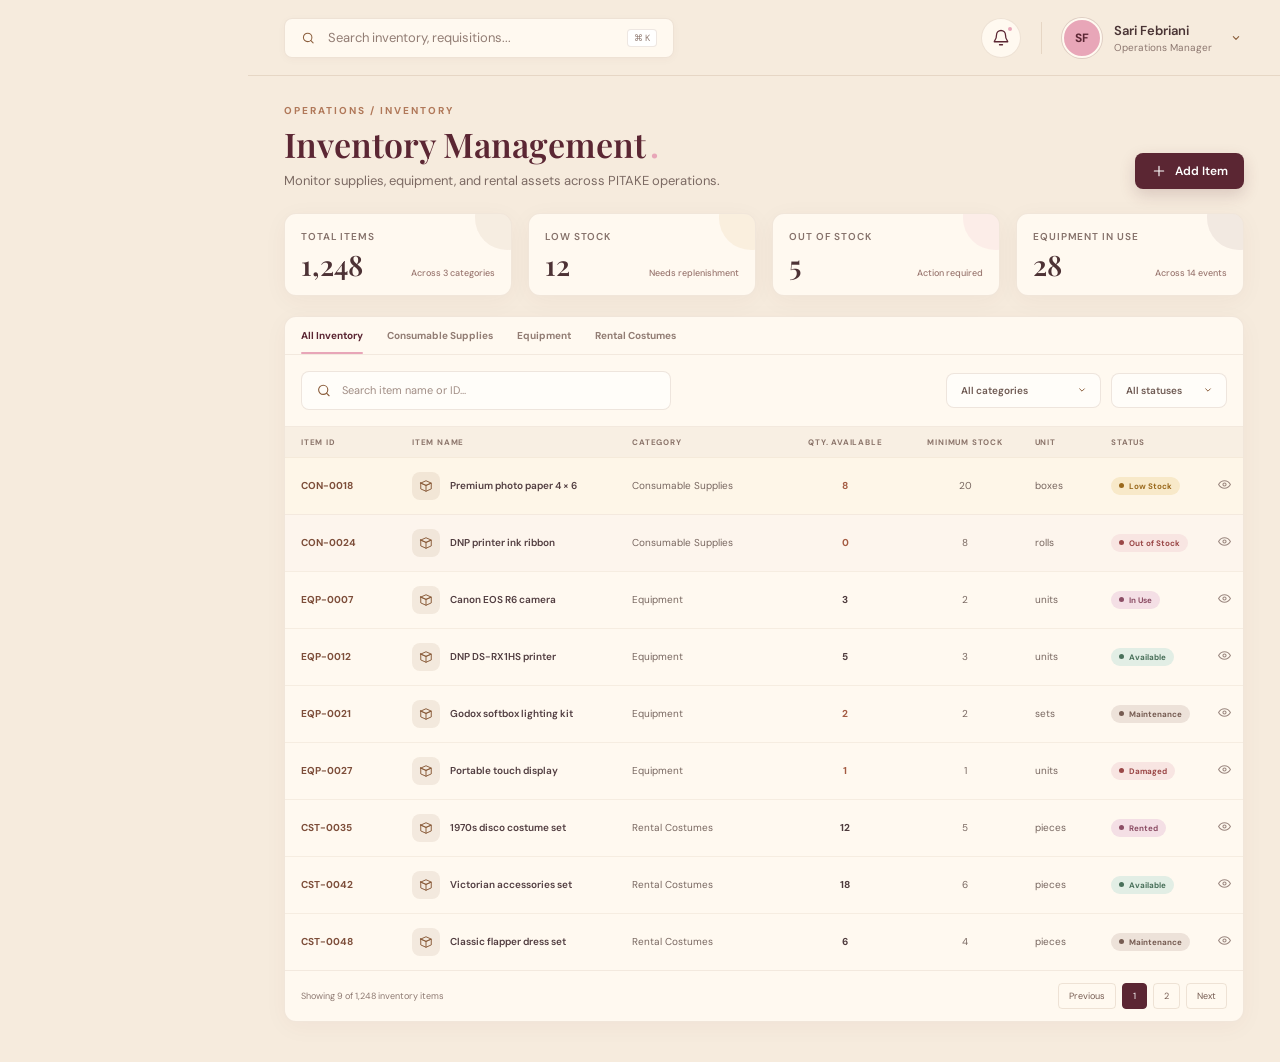
==== pages/inventory.html @ 43c1650e "inventory ui for now" ====
<!DOCTYPE html>
<html lang="en">
<head>
  <meta charset="UTF-8" />
  <meta name="viewport" content="width=device-width, initial-scale=1.0" />
  <title>Inventory Management | PITAKE</title>

  <link rel="stylesheet" href="../css/sidebar.css" />
  <link rel="stylesheet" href="../css/dashboard.css" />
  <link rel="stylesheet" href="../css/inventory.css" />

  <link rel="preconnect" href="https://fonts.googleapis.com" />
  <link rel="preconnect" href="https://fonts.gstatic.com" crossorigin />
  <link href="https://fonts.googleapis.com/css2?family=DM+Sans:wght@400;500;600;700&family=Playfair+Display:wght@500;600;700&display=swap" rel="stylesheet" />
</head>
<body>
  <div id="inventoryPage" class="app-layout">
    <!-- Dynamic Sidebar Mount -->
    <div id="sidebar-container"></div>

    <!-- Main Workspace -->
    <div class="main-wrapper">
      <!-- Top Header -->
      <header class="top-header">
        <div class="search-box">
          <svg aria-hidden="true" fill="none" height="18" viewBox="0 0 24 24" width="18" stroke="currentColor" stroke-linecap="round" stroke-linejoin="round" stroke-width="1.7">
            <circle cx="11" cy="11" r="7" />
            <path d="m20 20-4-4" />
          </svg>
          <input type="text" placeholder="Search inventory, requisitions..." aria-label="Search" />
          <kbd class="search-kbd">⌘ K</kbd>
        </div>

        <div class="header-actions">
          <div class="notif-wrapper">
            <button id="notif-btn" class="notif-btn" aria-label="Notifications">
              <svg aria-hidden="true" fill="none" height="18" viewBox="0 0 24 24" width="18" stroke="currentColor" stroke-linecap="round" stroke-linejoin="round" stroke-width="1.7">
                <path d="M18 8a6 6 0 0 0-12 0c0 7-3 7-3 9h18c0-2-3-2-3-9Z" />
                <path d="M10 21h4" />
              </svg>
              <span class="notif-badge"></span>
            </button>
          </div>

          <span class="header-divider"></span>

          <button class="user-profile-btn">
            <div class="user-avatar">SF</div>
            <div>
              <p class="user-name">Sari Febriani</p>
              <p class="user-role">Operations Manager</p>
            </div>
            <svg class="user-chevron" aria-hidden="true" fill="none" height="16" viewBox="0 0 24 24" width="16" stroke="currentColor" stroke-linecap="round" stroke-linejoin="round" stroke-width="1.7">
              <path d="m8 10 4 4 4-4" />
            </svg>
          </button>
        </div>
      </header>

      <!-- Main Content -->
      <main class="main-content">
        <!-- Page Title Row -->
        <section class="page-header">
          <div>
            <p class="page-date">Operations / Inventory</p>
            <h1 class="font-display page-title">Inventory Management<span class="title-dot">.</span></h1>
            <p class="page-subtitle">Monitor supplies, equipment, and rental assets across PITAKE operations.</p>
          </div>
          <button class="primary-btn" id="openAddItemBtn">
            <svg aria-hidden="true" width="16" height="16" viewBox="0 0 24 24" fill="none" stroke="currentColor" stroke-width="1.7" stroke-linecap="round" stroke-linejoin="round">
              <path d="M12 5v14M5 12h14" />
            </svg>
            Add Item
          </button>
        </section>

        <!-- Stats Grid -->
        <section class="stats-grid inv-stats-grid">
          <article class="stat-card inv-stat-card">
            <div class="stat-orb inv-orb stat-orb-brown"></div>
            <p class="inv-stat-label">Total Items</p>
            <div class="inv-stat-row">
              <p class="font-display inv-stat-value">1,248</p>
              <p class="inv-stat-note">Across 3 categories</p>
            </div>
          </article>

          <article class="stat-card inv-stat-card">
            <div class="stat-orb inv-orb stat-orb-gold"></div>
            <p class="inv-stat-label">Low Stock</p>
            <div class="inv-stat-row">
              <p class="font-display inv-stat-value">12</p>
              <p class="inv-stat-note">Needs replenishment</p>
            </div>
          </article>

          <article class="stat-card inv-stat-card">
            <div class="stat-orb inv-orb stat-orb-pink"></div>
            <p class="inv-stat-label">Out of Stock</p>
            <div class="inv-stat-row">
              <p class="font-display inv-stat-value">5</p>
              <p class="inv-stat-note">Action required</p>
            </div>
          </article>

          <article class="stat-card inv-stat-card">
            <div class="stat-orb inv-orb stat-orb-maroon"></div>
            <p class="inv-stat-label">Equipment in Use</p>
            <div class="inv-stat-row">
              <p class="font-display inv-stat-value">28</p>
              <p class="inv-stat-note">Across 14 events</p>
            </div>
          </article>
        </section>

        <!-- Inventory Table Card -->
        <section class="table-card">
          <!-- Category Tabs -->
          <div class="inv-tabs-bar">
            <div class="inv-tabs-list">
              <button class="inv-tab active">
                All Inventory
                <span class="inv-tab-indicator"></span>
              </button>
              <button class="inv-tab">Consumable Supplies</button>
              <button class="inv-tab">Equipment</button>
              <button class="inv-tab">Rental Costumes</button>
            </div>
          </div>

          <!-- Search & Filter Toolbar -->
          <div class="inv-toolbar">
            <div class="inv-search-box">
              <svg aria-hidden="true" width="17" height="17" viewBox="0 0 24 24" fill="none" stroke="currentColor" stroke-width="1.7" stroke-linecap="round" stroke-linejoin="round">
                <circle cx="11" cy="11" r="7" />
                <path d="m20 20-4-4" />
              </svg>
              <input type="text" placeholder="Search item name or ID..." aria-label="Search item name or ID" />
            </div>

            <div class="inv-filters">
              <div class="inv-select-wrap">
                <select class="inv-select" aria-label="Filter by category">
                  <option>All categories</option>
                  <option>Consumable Supplies</option>
                  <option>Equipment</option>
                  <option>Rental Costumes</option>
                </select>
                <span class="inv-select-icon">
                  <svg aria-hidden="true" width="14" height="14" viewBox="0 0 24 24" fill="none" stroke="currentColor" stroke-width="1.7" stroke-linecap="round" stroke-linejoin="round">
                    <path d="m8 10 4 4 4-4" />
                  </svg>
                </span>
              </div>

              <div class="inv-select-wrap">
                <select class="inv-select" aria-label="Filter by status">
                  <option>All statuses</option>
                  <option>In Stock</option>
                  <option>Low Stock</option>
                  <option>Out of Stock</option>
                  <option>Available</option>
                  <option>In Use</option>
                  <option>Maintenance</option>
                  <option>Damaged</option>
                  <option>Rented</option>
                </select>
                <span class="inv-select-icon">
                  <svg aria-hidden="true" width="14" height="14" viewBox="0 0 24 24" fill="none" stroke="currentColor" stroke-width="1.7" stroke-linecap="round" stroke-linejoin="round">
                    <path d="m8 10 4 4 4-4" />
                  </svg>
                </span>
              </div>
            </div>
          </div>

          <!-- Inventory Data Table -->
          <table class="inv-table">
            <thead>
              <tr>
                <th class="w-id">Item ID</th>
                <th class="w-name">Item Name</th>
                <th class="w-cat">Category</th>
                <th class="w-qty text-center">Qty. Available</th>
                <th class="w-min text-center">Minimum Stock</th>
                <th class="w-unit">Unit</th>
                <th class="w-status">Status</th>
                <th class="w-view"><span class="sr-only">View</span></th>
              </tr>
            </thead>
            <tbody>
              <!-- Row 1: Low Stock -->
              <tr class="row-low-stock">
                <td class="cell-id">CON-0018</td>
                <td>
                  <div class="item-name-cell">
                    <span class="item-box-icon">
                      <svg aria-hidden="true" width="14" height="14" viewBox="0 0 24 24" fill="none" stroke="currentColor" stroke-width="1.7" stroke-linecap="round" stroke-linejoin="round">
                        <path d="m3 7 9-4 9 4-9 4-9-4Z" />
                        <path d="m3 7 9 4 9-4v10l-9 4-9-4V7ZM12 11v10" />
                      </svg>
                    </span>
                    <span class="item-title">Premium photo paper 4 × 6</span>
                  </div>
                </td>
                <td class="cell-muted">Consumable Supplies</td>
                <td class="cell-qty text-center qty-alert">8</td>
                <td class="cell-muted text-center">20</td>
                <td class="cell-muted">boxes</td>
                <td><span class="inventory-status inventory-status-low-stock">Low Stock</span></td>
                <td class="cell-view">
                  <svg aria-hidden="true" width="15" height="15" viewBox="0 0 24 24" fill="none" stroke="currentColor" stroke-width="1.7" stroke-linecap="round" stroke-linejoin="round">
                    <path d="M2.5 12s3.5-6 9.5-6 9.5 6 9.5 6-3.5 6-9.5 6-9.5-6-9.5-6Z" />
                    <circle cx="12" cy="12" r="2.5" />
                  </svg>
                </td>
              </tr>

              <!-- Row 2: Out of Stock -->
              <tr class="row-out-of-stock">
                <td class="cell-id">CON-0024</td>
                <td>
                  <div class="item-name-cell">
                    <span class="item-box-icon">
                      <svg aria-hidden="true" width="14" height="14" viewBox="0 0 24 24" fill="none" stroke="currentColor" stroke-width="1.7" stroke-linecap="round" stroke-linejoin="round">
                        <path d="m3 7 9-4 9 4-9 4-9-4Z" />
                        <path d="m3 7 9 4 9-4v10l-9 4-9-4V7ZM12 11v10" />
                      </svg>
                    </span>
                    <span class="item-title">DNP printer ink ribbon</span>
                  </div>
                </td>
                <td class="cell-muted">Consumable Supplies</td>
                <td class="cell-qty text-center qty-alert">0</td>
                <td class="cell-muted text-center">8</td>
                <td class="cell-muted">rolls</td>
                <td><span class="inventory-status inventory-status-out-of-stock">Out of Stock</span></td>
                <td class="cell-view">
                  <svg aria-hidden="true" width="15" height="15" viewBox="0 0 24 24" fill="none" stroke="currentColor" stroke-width="1.7" stroke-linecap="round" stroke-linejoin="round">
                    <path d="M2.5 12s3.5-6 9.5-6 9.5 6 9.5 6-3.5 6-9.5 6-9.5-6-9.5-6Z" />
                    <circle cx="12" cy="12" r="2.5" />
                  </svg>
                </td>
              </tr>

              <!-- Row 3: In Use -->
              <tr>
                <td class="cell-id">EQP-0007</td>
                <td>
                  <div class="item-name-cell">
                    <span class="item-box-icon">
                      <svg aria-hidden="true" width="14" height="14" viewBox="0 0 24 24" fill="none" stroke="currentColor" stroke-width="1.7" stroke-linecap="round" stroke-linejoin="round">
                        <path d="m3 7 9-4 9 4-9 4-9-4Z" />
                        <path d="m3 7 9 4 9-4v10l-9 4-9-4V7ZM12 11v10" />
                      </svg>
                    </span>
                    <span class="item-title">Canon EOS R6 camera</span>
                  </div>
                </td>
                <td class="cell-muted">Equipment</td>
                <td class="cell-qty text-center qty-normal">3</td>
                <td class="cell-muted text-center">2</td>
                <td class="cell-muted">units</td>
                <td><span class="inventory-status inventory-status-in-use">In Use</span></td>
                <td class="cell-view">
                  <svg aria-hidden="true" width="15" height="15" viewBox="0 0 24 24" fill="none" stroke="currentColor" stroke-width="1.7" stroke-linecap="round" stroke-linejoin="round">
                    <path d="M2.5 12s3.5-6 9.5-6 9.5 6 9.5 6-3.5 6-9.5 6-9.5-6-9.5-6Z" />
                    <circle cx="12" cy="12" r="2.5" />
                  </svg>
                </td>
              </tr>

              <!-- Row 4: Available -->
              <tr>
                <td class="cell-id">EQP-0012</td>
                <td>
                  <div class="item-name-cell">
                    <span class="item-box-icon">
                      <svg aria-hidden="true" width="14" height="14" viewBox="0 0 24 24" fill="none" stroke="currentColor" stroke-width="1.7" stroke-linecap="round" stroke-linejoin="round">
                        <path d="m3 7 9-4 9 4-9 4-9-4Z" />
                        <path d="m3 7 9 4 9-4v10l-9 4-9-4V7ZM12 11v10" />
                      </svg>
                    </span>
                    <span class="item-title">DNP DS-RX1HS printer</span>
                  </div>
                </td>
                <td class="cell-muted">Equipment</td>
                <td class="cell-qty text-center qty-normal">5</td>
                <td class="cell-muted text-center">3</td>
                <td class="cell-muted">units</td>
                <td><span class="inventory-status inventory-status-available">Available</span></td>
                <td class="cell-view">
                  <svg aria-hidden="true" width="15" height="15" viewBox="0 0 24 24" fill="none" stroke="currentColor" stroke-width="1.7" stroke-linecap="round" stroke-linejoin="round">
                    <path d="M2.5 12s3.5-6 9.5-6 9.5 6 9.5 6-3.5 6-9.5 6-9.5-6-9.5-6Z" />
                    <circle cx="12" cy="12" r="2.5" />
                  </svg>
                </td>
              </tr>

              <!-- Row 5: Maintenance -->
              <tr>
                <td class="cell-id">EQP-0021</td>
                <td>
                  <div class="item-name-cell">
                    <span class="item-box-icon">
                      <svg aria-hidden="true" width="14" height="14" viewBox="0 0 24 24" fill="none" stroke="currentColor" stroke-width="1.7" stroke-linecap="round" stroke-linejoin="round">
                        <path d="m3 7 9-4 9 4-9 4-9-4Z" />
                        <path d="m3 7 9 4 9-4v10l-9 4-9-4V7ZM12 11v10" />
                      </svg>
                    </span>
                    <span class="item-title">Godox softbox lighting kit</span>
                  </div>
                </td>
                <td class="cell-muted">Equipment</td>
                <td class="cell-qty text-center qty-alert">2</td>
                <td class="cell-muted text-center">2</td>
                <td class="cell-muted">sets</td>
                <td><span class="inventory-status inventory-status-maintenance">Maintenance</span></td>
                <td class="cell-view">
                  <svg aria-hidden="true" width="15" height="15" viewBox="0 0 24 24" fill="none" stroke="currentColor" stroke-width="1.7" stroke-linecap="round" stroke-linejoin="round">
                    <path d="M2.5 12s3.5-6 9.5-6 9.5 6 9.5 6-3.5 6-9.5 6-9.5-6-9.5-6Z" />
                    <circle cx="12" cy="12" r="2.5" />
                  </svg>
                </td>
              </tr>

              <!-- Row 6: Damaged -->
              <tr>
                <td class="cell-id">EQP-0027</td>
                <td>
                  <div class="item-name-cell">
                    <span class="item-box-icon">
                      <svg aria-hidden="true" width="14" height="14" viewBox="0 0 24 24" fill="none" stroke="currentColor" stroke-width="1.7" stroke-linecap="round" stroke-linejoin="round">
                        <path d="m3 7 9-4 9 4-9 4-9-4Z" />
                        <path d="m3 7 9 4 9-4v10l-9 4-9-4V7ZM12 11v10" />
                      </svg>
                    </span>
                    <span class="item-title">Portable touch display</span>
                  </div>
                </td>
                <td class="cell-muted">Equipment</td>
                <td class="cell-qty text-center qty-alert">1</td>
                <td class="cell-muted text-center">1</td>
                <td class="cell-muted">units</td>
                <td><span class="inventory-status inventory-status-damaged">Damaged</span></td>
                <td class="cell-view">
                  <svg aria-hidden="true" width="15" height="15" viewBox="0 0 24 24" fill="none" stroke="currentColor" stroke-width="1.7" stroke-linecap="round" stroke-linejoin="round">
                    <path d="M2.5 12s3.5-6 9.5-6 9.5 6 9.5 6-3.5 6-9.5 6-9.5-6-9.5-6Z" />
                    <circle cx="12" cy="12" r="2.5" />
                  </svg>
                </td>
              </tr>

              <!-- Row 7: Rented -->
              <tr>
                <td class="cell-id">CST-0035</td>
                <td>
                  <div class="item-name-cell">
                    <span class="item-box-icon">
                      <svg aria-hidden="true" width="14" height="14" viewBox="0 0 24 24" fill="none" stroke="currentColor" stroke-width="1.7" stroke-linecap="round" stroke-linejoin="round">
                        <path d="m3 7 9-4 9 4-9 4-9-4Z" />
                        <path d="m3 7 9 4 9-4v10l-9 4-9-4V7ZM12 11v10" />
                      </svg>
                    </span>
                    <span class="item-title">1970s disco costume set</span>
                  </div>
                </td>
                <td class="cell-muted">Rental Costumes</td>
                <td class="cell-qty text-center qty-normal">12</td>
                <td class="cell-muted text-center">5</td>
                <td class="cell-muted">pieces</td>
                <td><span class="inventory-status inventory-status-rented">Rented</span></td>
                <td class="cell-view">
                  <svg aria-hidden="true" width="15" height="15" viewBox="0 0 24 24" fill="none" stroke="currentColor" stroke-width="1.7" stroke-linecap="round" stroke-linejoin="round">
                    <path d="M2.5 12s3.5-6 9.5-6 9.5 6 9.5 6-3.5 6-9.5 6-9.5-6-9.5-6Z" />
                    <circle cx="12" cy="12" r="2.5" />
                  </svg>
                </td>
              </tr>

              <!-- Row 8: Available -->
              <tr>
                <td class="cell-id">CST-0042</td>
                <td>
                  <div class="item-name-cell">
                    <span class="item-box-icon">
                      <svg aria-hidden="true" width="14" height="14" viewBox="0 0 24 24" fill="none" stroke="currentColor" stroke-width="1.7" stroke-linecap="round" stroke-linejoin="round">
                        <path d="m3 7 9-4 9 4-9 4-9-4Z" />
                        <path d="m3 7 9 4 9-4v10l-9 4-9-4V7ZM12 11v10" />
                      </svg>
                    </span>
                    <span class="item-title">Victorian accessories set</span>
                  </div>
                </td>
                <td class="cell-muted">Rental Costumes</td>
                <td class="cell-qty text-center qty-normal">18</td>
                <td class="cell-muted text-center">6</td>
                <td class="cell-muted">pieces</td>
                <td><span class="inventory-status inventory-status-available">Available</span></td>
                <td class="cell-view">
                  <svg aria-hidden="true" width="15" height="15" viewBox="0 0 24 24" fill="none" stroke="currentColor" stroke-width="1.7" stroke-linecap="round" stroke-linejoin="round">
                    <path d="M2.5 12s3.5-6 9.5-6 9.5 6 9.5 6-3.5 6-9.5 6-9.5-6-9.5-6Z" />
                    <circle cx="12" cy="12" r="2.5" />
                  </svg>
                </td>
              </tr>

              <!-- Row 9: Maintenance -->
              <tr>
                <td class="cell-id">CST-0048</td>
                <td>
                  <div class="item-name-cell">
                    <span class="item-box-icon">
                      <svg aria-hidden="true" width="14" height="14" viewBox="0 0 24 24" fill="none" stroke="currentColor" stroke-width="1.7" stroke-linecap="round" stroke-linejoin="round">
                        <path d="m3 7 9-4 9 4-9 4-9-4Z" />
                        <path d="m3 7 9 4 9-4v10l-9 4-9-4V7ZM12 11v10" />
                      </svg>
                    </span>
                    <span class="item-title">Classic flapper dress set</span>
                  </div>
                </td>
                <td class="cell-muted">Rental Costumes</td>
                <td class="cell-qty text-center qty-normal">6</td>
                <td class="cell-muted text-center">4</td>
                <td class="cell-muted">pieces</td>
                <td><span class="inventory-status inventory-status-maintenance">Maintenance</span></td>
                <td class="cell-view">
                  <svg aria-hidden="true" width="15" height="15" viewBox="0 0 24 24" fill="none" stroke="currentColor" stroke-width="1.7" stroke-linecap="round" stroke-linejoin="round">
                    <path d="M2.5 12s3.5-6 9.5-6 9.5 6 9.5 6-3.5 6-9.5 6-9.5-6-9.5-6Z" />
                    <circle cx="12" cy="12" r="2.5" />
                  </svg>
                </td>
              </tr>
            </tbody>
          </table>

          <!-- Pagination Footer -->
          <div class="inv-pagination">
            <p>Showing 9 of 1,248 inventory items</p>
            <div class="inv-page-buttons">
              <button class="inv-page-btn">Previous</button>
              <button class="inv-page-btn active">1</button>
              <button class="inv-page-btn">2</button>
              <button class="inv-page-btn">Next</button>
            </div>
          </div>
        </section>
      </main>
    </div>
  </div>

  <!-- ==========================================
       MODAL 1: ADD INVENTORY ITEM (Hidden by default)
  =========================================== -->
  <div class="inv-modal-backdrop hidden" id="addItemModal">
    <div class="inv-modal-box">
      <div class="inv-modal-header">
        <div>
          <p class="font-display inv-modal-title">Add Inventory Item</p>
          <p class="inv-modal-subtitle">Register a new supply, equipment, or costume asset.</p>
        </div>
        <button type="button" class="inv-icon-close" aria-label="Close form">
          <svg aria-hidden="true" width="17" height="17" viewBox="0 0 24 24" fill="none" stroke="currentColor" stroke-width="1.7" stroke-linecap="round" stroke-linejoin="round">
            <path d="m6 6 12 12M18 6 6 18" />
          </svg>
        </button>
      </div>

      <form class="inv-modal-form">
        <div class="inv-form-grid">
          <label class="col-span-2">
            <span class="inv-field-label">Item name</span>
            <input name="name" class="inv-field-input" placeholder="e.g. Fujifilm Instax film pack" required />
          </label>

          <label>
            <span class="inv-field-label">Category</span>
            <select name="category" class="inv-field-input">
              <option>Consumable Supplies</option>
              <option>Equipment</option>
              <option>Rental Costumes</option>
            </select>
          </label>

          <label>
            <span class="inv-field-label">Unit</span>
            <select name="unit" class="inv-field-input">
              <option>units</option>
              <option>boxes</option>
              <option>rolls</option>
              <option>sets</option>
              <option>pieces</option>
            </select>
          </label>

          <label>
            <span class="inv-field-label">Opening quantity</span>
            <input name="quantity" type="number" min="0" value="1" class="inv-field-input" required />
          </label>

          <label>
            <span class="inv-field-label">Minimum stock</span>
            <input name="minimum" type="number" min="0" value="1" class="inv-field-input" required />
          </label>

          <label class="col-span-2">
            <span class="inv-field-label">Description</span>
            <textarea name="description" rows="3" class="inv-field-input inv-textarea" placeholder="Add specifications, compatibility, or handling notes..." required></textarea>
          </label>
        </div>

        <div class="inv-modal-footer">
          <button type="button" class="inv-btn-secondary">Cancel</button>
          <button type="submit" class="primary-btn">
            <svg aria-hidden="true" width="15" height="15" viewBox="0 0 24 24" fill="none" stroke="currentColor" stroke-width="1.7" stroke-linecap="round" stroke-linejoin="round">
              <path d="M12 5v14M5 12h14" />
            </svg>
            Add Item
          </button>
        </div>
      </form>
    </div>
  </div>

  <!-- ==========================================
       DRAWER: ITEM DETAILS (Hidden by default)
  =========================================== -->
  <div class="inv-drawer-backdrop hidden" id="itemDetailsDrawer">
    <aside class="inv-drawer-panel">
      <div class="inv-drawer-header">
        <div>
          <p class="inv-drawer-kicker">Inventory item</p>
          <p class="font-display inv-drawer-title">Premium photo paper 4 × 6</p>
          <p class="inv-drawer-id">CON-0018</p>
        </div>
        <button type="button" class="inv-drawer-close" aria-label="Close details">
          <svg aria-hidden="true" width="18" height="18" viewBox="0 0 24 24" fill="none" stroke="currentColor" stroke-width="1.7" stroke-linecap="round" stroke-linejoin="round">
            <path d="m6 6 12 12M18 6 6 18" />
          </svg>
        </button>
      </div>

      <div class="inv-drawer-body">
        <div class="inv-avail-box">
          <div>
            <p class="inv-avail-label">Current availability</p>
            <p class="font-display inv-avail-qty">8 <span class="inv-avail-unit">boxes</span></p>
          </div>
          <span class="inventory-status inventory-status-low-stock">Low Stock</span>
        </div>

        <div class="inv-meta-grid">
          <div>
            <p class="inv-field-label">Category</p>
            <p class="inv-meta-val">Consumable Supplies</p>
          </div>
          <div>
            <p class="inv-field-label">Minimum stock</p>
            <p class="inv-meta-val">20 boxes</p>
          </div>
          <div>
            <p class="inv-field-label">Location</p>
            <p class="inv-meta-val">Main Store · Shelf A2</p>
          </div>
          <div>
            <p class="inv-field-label">Condition</p>
            <p class="inv-meta-val">Not applicable</p>
          </div>
          <div class="col-span-2">
            <p class="inv-field-label">Description</p>
            <p class="inv-meta-desc">Glossy dye-sublimation photo paper for DNP event printers.</p>
          </div>
        </div>

        <div class="inv-history-section">
          <div class="inv-history-head">
            <span class="inv-history-icon">
              <svg aria-hidden="true" width="16" height="16" viewBox="0 0 24 24" fill="none" stroke="currentColor" stroke-width="1.7" stroke-linecap="round" stroke-linejoin="round">
                <path d="M3 12a9 9 0 1 0 3-6.7L3 8" />
                <path d="M3 3v5h5M12 7v5l3 2" />
              </svg>
            </span>
            <div>
              <p class="inv-history-title">Inventory history</p>
              <p class="inv-history-sub">Recent stock movements and adjustments</p>
            </div>
          </div>

          <div class="inv-movement-list">
            <div class="inv-movement-row">
              <span class="inv-move-badge outgoing">
                <svg aria-hidden="true" width="14" height="14" viewBox="0 0 24 24" fill="none" stroke="currentColor" stroke-width="1.7" stroke-linecap="round" stroke-linejoin="round">
                  <path d="M12 20V4m-6 6 6-6 6 6" />
                </svg>
              </span>
              <div class="inv-move-info">
                <div class="inv-move-top">
                  <p class="inv-move-type">Outgoing · 12 boxes</p>
                  <p class="inv-move-date">28 May 2025</p>
                </div>
                <p class="inv-move-reason">Weekend wedding events</p>
                <p class="inv-move-by">Recorded by Alya Putri</p>
              </div>
            </div>

            <div class="inv-movement-row">
              <span class="inv-move-badge incoming">
                <svg aria-hidden="true" width="14" height="14" viewBox="0 0 24 24" fill="none" stroke="currentColor" stroke-width="1.7" stroke-linecap="round" stroke-linejoin="round">
                  <path d="M12 4v16m-6-6 6 6 6-6" />
                </svg>
              </span>
              <div class="inv-move-info">
                <div class="inv-move-top">
                  <p class="inv-move-type">Incoming · 30 boxes</p>
                  <p class="inv-move-date">20 May 2025</p>
                </div>
                <p class="inv-move-reason">Monthly replenishment</p>
                <p class="inv-move-by">Recorded by Dimas Arta</p>
              </div>
            </div>
          </div>
        </div>
      </div>

      <div class="inv-drawer-footer">
        <button type="button" class="inv-btn-full">
          <svg aria-hidden="true" width="15" height="15" viewBox="0 0 24 24" fill="none" stroke="currentColor" stroke-width="1.7" stroke-linecap="round" stroke-linejoin="round">
            <path d="M4 7h10M18 7h2M4 17h2M10 17h10" />
            <circle cx="16" cy="7" r="2" />
            <circle cx="8" cy="17" r="2" />
          </svg>
          Record Stock Adjustment
        </button>
        <p class="inv-drawer-note">Authorized inventory personnel only</p>
      </div>
    </aside>
  </div>

  <!-- ==========================================
       MODAL 2: ADJUST STOCK (Hidden by default)
  =========================================== -->
  <div class="inv-adjust-backdrop hidden" id="adjustStockModal">
    <div class="inv-adjust-box">
      <div class="inv-adjust-header">
        <div>
          <p class="font-display inv-adjust-title">Adjust Stock</p>
          <p class="inv-adjust-sub">CON-0018 · Premium photo paper 4 × 6</p>
        </div>
        <button type="button" class="inv-drawer-close" aria-label="Close adjustment">
          <svg aria-hidden="true" width="18" height="18" viewBox="0 0 24 24" fill="none" stroke="currentColor" stroke-width="1.7" stroke-linecap="round" stroke-linejoin="round">
            <path d="m6 6 12 12M18 6 6 18" />
          </svg>
        </button>
      </div>

      <form>
        <div class="inv-toggle-group">
          <button type="button" class="inv-toggle-btn active">
            <svg aria-hidden="true" width="14" height="14" viewBox="0 0 24 24" fill="none" stroke="currentColor" stroke-width="1.7" stroke-linecap="round" stroke-linejoin="round">
              <path d="M12 4v16m-6-6 6 6 6-6" />
            </svg>
            Incoming
          </button>
          <button type="button" class="inv-toggle-btn">
            <svg aria-hidden="true" width="14" height="14" viewBox="0 0 24 24" fill="none" stroke="currentColor" stroke-width="1.7" stroke-linecap="round" stroke-linejoin="round">
              <path d="M12 20V4m-6 6 6-6 6 6" />
            </svg>
            Outgoing
          </button>
        </div>

        <div class="inv-form-grid">
          <label>
            <span class="inv-field-label">Quantity</span>
            <input name="quantity" type="number" min="1" value="1" class="inv-field-input" required />
          </label>

          <div>
            <span class="inv-field-label">Current stock</span>
            <div class="inv-readonly-box">8 boxes</div>
          </div>

          <label class="col-span-2">
            <span class="inv-field-label">Reason</span>
            <textarea name="reason" rows="3" class="inv-field-input inv-textarea" placeholder="Purchase delivery, return, transfer..." required></textarea>
          </label>
        </div>

        <div class="inv-adjust-footer">
          <button type="button" class="inv-btn-text">Cancel</button>
          <button type="submit" class="primary-btn">Record Adjustment</button>
        </div>
      </form>
    </div>
  </div>
  <script type="module" src="../js/sidebar.js"></script>
</body>
</html>
---- css/sidebar.css ----
/* ==============================
   PITAKE SHARED SIDEBAR
============================== */

.sidebar {
  position: fixed;
  top: 0;
  bottom: 0;
  left: 0;
  z-index: 30;
  display: flex;
  width: 248px;
  min-width: 248px;
  flex-direction: column;
  overflow-y: auto;
  overflow-x: hidden;
  background-color: #5b2633;
  color: #f6ebdd;
  font-family: "DM Sans", sans-serif;
  box-sizing: border-box;
}

.sidebar *,
.sidebar *::before,
.sidebar *::after {
  box-sizing: border-box;
}

/* Decorative Rings */
.sidebar-decor-outer {
  pointer-events: none;
  position: absolute;
  left: -64px;
  top: 55%;
  height: 176px;
  width: 176px;
  border-radius: 9999px;
  border: 1px solid rgba(232, 166, 184, 0.1);
}

.sidebar-decor-inner {
  pointer-events: none;
  position: absolute;
  left: -32px;
  top: 59%;
  height: 96px;
  width: 96px;
  border-radius: 9999px;
  border: 1px solid rgba(232, 166, 184, 0.1);
}

/* Brand */
.brand-header {
  display: flex;
  height: 92px;
  flex-shrink: 0;
  align-items: center;
  gap: 12px;
  border-bottom: 1px solid rgba(255, 255, 255, 0.1);
  padding: 0 28px;
}

.brand-mark {
  position: relative;
  display: grid;
  height: 40px;
  width: 40px;
  flex-shrink: 0;
  place-items: center;
  border-radius: 9999px;
  border: 1px solid rgba(232, 166, 184, 0.55);
}

.brand-ring-inner {
  position: absolute;
  height: 24px;
  width: 24px;
  border-radius: 9999px;
  border: 1px solid rgba(246, 235, 221, 0.6);
}

.brand-dot {
  position: absolute;
  height: 10px;
  width: 10px;
  border-radius: 9999px;
  background-color: #e8a6b8;
}

.brand-spoke {
  position: absolute;
  height: 1px;
  width: 32px;
  background-color: rgba(246, 235, 221, 0.25);
}

.brand-title {
  margin: 0;
  font-family: "Playfair Display", serif;
  font-size: 25px;
  font-weight: 600;
  letter-spacing: 0.18em;
  color: #f6ebdd;
}

.brand-subtitle {
  margin: 2px 0 0;
  font-size: 8px;
  font-weight: 500;
  text-transform: uppercase;
  letter-spacing: 0.28em;
  color: #e8a6b8;
}

/* Navigation */
.sidebar-nav {
  flex: 1;
  min-height: 0;
  padding: 28px 16px;
}

.nav-section-label {
  margin: 0 0 12px;
  padding: 0 16px;
  font-size: 10px;
  font-weight: 600;
  text-transform: uppercase;
  letter-spacing: 0.2em;
  color: rgba(217, 185, 180, 0.55);
}

.nav-list {
  display: flex;
  flex-direction: column;
  gap: 6px;
}

.nav-item,
.nav-link {
  position: relative;
  display: flex;
  width: 100%;
  align-items: center;
  gap: 12px;
  border: none;
  border-radius: 8px;
  background: transparent;
  padding: 12px 16px;
  text-align: left;
  text-decoration: none;
  font-family: "DM Sans", sans-serif;
  font-size: 13px;
  font-weight: 500;
  color: rgba(235, 217, 212, 0.78);
  cursor: pointer;
  transition: all 150ms ease;
}

.nav-item svg,
.nav-link svg {
  flex-shrink: 0;
}

.nav-item:hover,
.nav-link:hover {
  background-color: rgba(255, 255, 255, 0.07);
  color: #ffffff;
}

.nav-item.active,
.nav-link.active {
  background-color: #f6ebdd;
  color: #5b2633;
  font-weight: 600;
  box-shadow: 0 6px 18px rgba(31, 7, 13, 0.16);
}

.nav-item.active::before,
.nav-link.active::before {
  content: "";
  position: absolute;
  left: -16px;
  height: 24px;
  width: 3px;
  border-top-right-radius: 4px;
  border-bottom-right-radius: 4px;
  background-color: #e8a6b8;
}

/* Stock Health Widget */
.stock-health-card {
  margin: 16px;
  border-radius: 12px;
  border: 1px solid rgba(255, 255, 255, 0.1);
  background-color: rgba(255, 255, 255, 0.055);
  padding: 16px;
  flex-shrink: 0;
}

.stock-health-header {
  margin-bottom: 8px;
  display: flex;
  align-items: center;
  gap: 8px;
  color: #e8a6b8;
}

.stock-health-dot {
  height: 6px;
  width: 6px;
  border-radius: 9999px;
  background-color: #e8a6b8;
}

.stock-health-label {
  font-size: 9px;
  font-weight: 700;
  text-transform: uppercase;
  letter-spacing: 0.17em;
}

.stock-health-value {
  margin: 0;
  font-family: "Playfair Display", serif;
  font-size: 18px;
  color: #f6ebdd;
}

.stock-progress-track {
  margin-top: 12px;
  height: 4px;
  overflow: hidden;
  border-radius: 9999px;
  background-color: rgba(255, 255, 255, 0.1);
}

.stock-progress-fill {
  height: 100%;
  border-radius: 9999px;
  background-color: #e8a6b8;
}

/* Sidebar Footer */
.sidebar-footer {
  flex-shrink: 0;
  margin-top: auto;
  border-top: 1px solid rgba(255, 255, 255, 0.1);
  padding: 16px;
}

.footer-btn {
  display: flex;
  width: 100%;
  align-items: center;
  gap: 12px;
  border: none;
  border-radius: 8px;
  background: transparent;
  padding: 12px 16px;
  text-align: left;
  text-decoration: none;
  font-family: "DM Sans", sans-serif;
  font-size: 13px;
  font-weight: 500;
  color: rgba(235, 217, 212, 0.75);
  cursor: pointer;
  transition: all 150ms ease;
}

.footer-btn:hover {
  background-color: rgba(255, 255, 255, 0.07);
  color: #ffffff;
}
---- css/dashboard.css ----
/* Base & Reset */
*, *::before, *::after {
  box-sizing: border-box;
  margin: 0;
  padding: 0;
}

:root {
  font-family: "DM Sans", sans-serif;
  color: #3f3030;
  background: #f6ebdd;
  font-synthesis: none;
  text-rendering: optimizeLegibility;
}

body {
  min-width: 1180px;
  min-height: 100vh;
  background-color: #f6ebdd;
  color: #3f3030;
}

button {
  cursor: pointer;
  border: none;
  background: none;
  font-family: inherit;
  color: inherit;
}

::selection {
  color: #fff9f0;
  background: #8b5e3c;
}

.font-display {
  font-family: "Playfair Display", serif;
}

.sr-only {
  position: absolute;
  width: 1px;
  height: 1px;
  overflow: hidden;
  clip: rect(0, 0, 0, 0);
}

.hidden {
  display: none !important;
}

/* Main Layout & Top Header */
.main-wrapper {
  margin-left: 248px;
  min-width: 0;
}

.top-header {
  position: sticky;
  top: 0;
  z-index: 20;
  display: flex;
  height: 76px;
  align-items: center;
  justify-content: space-between;
  border-bottom: 1px solid rgba(139, 94, 60, 0.15);
  background-color: rgba(246, 235, 221, 0.95);
  padding: 0 36px;
  backdrop-filter: blur(12px);
}

.search-box {
  display: flex;
  width: 390px;
  align-items: center;
  gap: 12px;
  border-radius: 8px;
  border: 1px solid rgba(139, 94, 60, 0.15);
  background-color: #fff9f0;
  padding: 10px 16px;
  color: #8b5e3c;
  box-shadow: 0 2px 8px rgba(91, 38, 51, 0.03);
}

.search-box:focus-within {
  border-color: rgba(139, 94, 60, 0.35);
}

.search-box input {
  width: 100%;
  border: none;
  background: transparent;
  font-family: inherit;
  font-size: 13px;
  color: #3f3030;
  outline: none;
}

.search-box input::placeholder {
  color: #927d74;
}

.search-kbd {
  border-radius: 4px;
  border: 1px solid rgba(139, 94, 60, 0.15);
  background-color: #ffffff;
  padding: 2px 6px;
  font-family: inherit;
  font-size: 9px;
  color: #927d74;
  white-space: nowrap;
}

.header-actions {
  display: flex;
  align-items: center;
  gap: 20px;
}

.notif-wrapper {
  position: relative;
}

.notif-btn {
  position: relative;
  display: grid;
  height: 40px;
  width: 40px;
  place-items: center;
  border-radius: 9999px;
  border: 1px solid rgba(139, 94, 60, 0.15);
  background-color: #fff9f0;
  color: #5b2633;
  transition: border-color 150ms ease;
}

.notif-btn:hover {
  border-color: rgba(139, 94, 60, 0.3);
}

.notif-badge {
  position: absolute;
  right: 6px;
  top: 6px;
  height: 8px;
  width: 8px;
  border-radius: 9999px;
  border: 2px solid #fff9f0;
  background-color: #e8a6b8;
}

.notif-popover {
  position: absolute;
  right: 0;
  top: 48px;
  width: 288px;
  border-radius: 12px;
  border: 1px solid rgba(139, 94, 60, 0.15);
  background-color: #fff9f0;
  padding: 16px;
  box-shadow: 0 20px 25px -5px rgba(0, 0, 0, 0.1), 0 8px 10px -6px rgba(0, 0, 0, 0.1);
}

.notif-title {
  font-size: 18px;
  color: #5b2633;
}

.notif-text {
  margin-top: 8px;
  font-size: 12px;
  line-height: 20px;
  color: #76625b;
}

.header-divider {
  height: 32px;
  width: 1px;
  background-color: rgba(139, 94, 60, 0.15);
}

.user-profile-btn {
  display: flex;
  align-items: center;
  gap: 12px;
  text-align: left;
}

.user-avatar {
  display: grid;
  height: 40px;
  width: 40px;
  place-items: center;
  border-radius: 9999px;
  border: 2px solid #fff9f0;
  background-color: #e8a6b8;
  font-size: 12px;
  font-weight: 700;
  color: #5b2633;
  box-shadow: 0 0 0 1px rgba(91, 38, 51, 0.15);
}

.user-name {
  font-size: 13px;
  font-weight: 600;
  color: #4a3435;
}

.user-role {
  margin-top: 2px;
  font-size: 10px;
  color: #8d7770;
}

.user-chevron {
  margin-left: 4px;
  color: #8b5e3c;
}

/* Main Content */
.main-content {
  padding: 28px 36px 40px;
}

.page-header {
  margin-bottom: 24px;
  display: flex;
  align-items: flex-end;
  justify-content: space-between;
}

.page-date {
  margin-bottom: 6px;
  font-size: 10px;
  font-weight: 700;
  text-transform: uppercase;
  letter-spacing: 0.2em;
  color: #b07859;
}

.page-title {
  font-size: 34px;
  font-weight: 600;
  line-height: 1.25;
  color: #5b2633;
}

.title-dot {
  margin-left: 4px;
  color: #e8a6b8;
}

.page-subtitle {
  margin-top: 6px;
  font-size: 13px;
  color: #7c6a63;
}

.primary-btn {
  display: flex;
  align-items: center;
  gap: 8px;
  border-radius: 8px;
  background-color: #5b2633;
  padding: 10px 16px;
  font-size: 12px;
  font-weight: 600;
  color: #ffffff;
  box-shadow: 0 6px 16px rgba(91, 38, 51, 0.18);
  transition: background-color 150ms ease;
}

.primary-btn:hover {
  background-color: #6c2e3d;
}

/* Stats Grid */
.stats-grid {
  margin-bottom: 20px;
  display: grid;
  grid-template-columns: repeat(4, 1fr);
  gap: 16px;
}

.stat-card {
  position: relative;
  overflow: hidden;
  border-radius: 12px;
  border: 1px solid rgba(139, 94, 60, 0.12);
  background-color: #fff9f0;
  padding: 20px;
  box-shadow: 0 5px 24px rgba(91, 38, 51, 0.045);
  transition: transform 180ms ease, box-shadow 180ms ease;
}

.stat-card:hover {
  transform: translateY(-2px);
  box-shadow: 0 9px 28px rgba(91, 38, 51, 0.075);
}

.stat-orb {
  position: absolute;
  right: 0;
  top: 0;
  height: 80px;
  width: 80px;
  transform: translate(32px, -32px);
  border-radius: 9999px;
}

.stat-orb-brown { background: rgba(139, 94, 60, 0.08); }
.stat-orb-pink { background: rgba(232, 166, 184, 0.15); }
.stat-orb-gold { background: rgba(212, 166, 90, 0.12); }
.stat-orb-maroon { background: rgba(91, 38, 51, 0.08); }

.stat-top {
  margin-bottom: 16px;
  display: flex;
  align-items: flex-start;
  justify-content: space-between;
}

.stat-icon {
  display: grid;
  height: 36px;
  width: 36px;
  place-items: center;
  border-radius: 8px;
}

.icon-brown { color: #8b5e3c; background: rgba(139, 94, 60, 0.11); }
.icon-pink { color: #a34f69; background: rgba(232, 166, 184, 0.25); }
.icon-gold { color: #a16f22; background: rgba(212, 166, 90, 0.18); }
.icon-maroon { color: #5b2633; background: rgba(91, 38, 51, 0.1); }

.dots-icon {
  color: #a58d82;
}

.stat-label {
  font-size: 11px;
  font-weight: 600;
  text-transform: uppercase;
  letter-spacing: 0.08em;
  color: #85716a;
}

.stat-value {
  margin-top: 4px;
  font-size: 30px;
  font-weight: 600;
  line-height: 1;
  color: #4d3235;
}

.stat-meta {
  margin-top: 12px;
  display: flex;
  align-items: center;
  gap: 6px;
  font-size: 10px;
}

.stat-change {
  font-weight: 700;
  color: #8b5e3c;
}

.stat-detail {
  color: #9a8881;
}

/* Middle Panels Grid */
.middle-grid {
  margin-bottom: 20px;
  display: grid;
  grid-template-columns: 1.62fr 1fr;
  gap: 20px;
}

.panel-card {
  border-radius: 12px;
  border: 1px solid rgba(139, 94, 60, 0.12);
  background-color: #fff9f0;
  padding: 20px;
  box-shadow: 0 5px 24px rgba(91, 38, 51, 0.04);
}

.panel-header {
  margin-bottom: 20px;
  display: flex;
  align-items: flex-start;
  justify-content: space-between;
}

.panel-header.compact {
  margin-bottom: 16px;
}

.panel-title {
  font-size: 21px;
  font-weight: 600;
  color: #5b2633;
}

.panel-subtitle {
  margin-top: 2px;
  font-size: 11px;
  color: #8d7971;
}

.filter-btn {
  display: flex;
  align-items: center;
  gap: 8px;
  border-radius: 6px;
  border: 1px solid rgba(139, 94, 60, 0.15);
  background-color: rgba(255, 255, 255, 0.6);
  padding: 8px 12px;
  font-size: 10px;
  font-weight: 600;
  color: #765342;
}

.text-link {
  font-size: 10px;
  font-weight: 700;
  color: #8b5e3c;
}

.text-link:hover {
  text-decoration: underline;
}

/* Donut & Categories */
.overview-body {
  display: flex;
  align-items: center;
  gap: 28px;
}

.donut-wrapper {
  position: relative;
  height: 164px;
  width: 164px;
  flex-shrink: 0;
}

.donut-svg {
  height: 100%;
  width: 100%;
  transform: rotate(-90deg);
}

.donut-center {
  position: absolute;
  inset: 0;
  display: grid;
  place-content: center;
  text-align: center;
}

.donut-total {
  font-size: 27px;
  font-weight: 600;
  line-height: 1;
  color: #5b2633;
}

.donut-label {
  margin-top: 4px;
  font-size: 9px;
  text-transform: uppercase;
  letter-spacing: 0.12em;
  color: #8d7971;
}

.category-list {
  flex: 1;
  display: flex;
  flex-direction: column;
  gap: 16px;
}

.category-row {
  margin-bottom: 6px;
  display: flex;
  align-items: center;
  justify-content: space-between;
}

.category-name-wrap {
  display: flex;
  align-items: center;
  gap: 8px;
}

.category-dot {
  height: 8px;
  width: 8px;
  border-radius: 9999px;
}

.category-name {
  font-size: 11px;
  font-weight: 600;
  color: #594649;
}

.category-count {
  font-size: 10px;
  color: #8d7971;
}

.progress-track {
  height: 6px;
  overflow: hidden;
  border-radius: 9999px;
  background-color: #f0e3d3;
}

.progress-fill {
  height: 100%;
  border-radius: 9999px;
}

/* Activity Timeline */
.timeline-item {
  position: relative;
  display: flex;
  gap: 12px;
  padding-bottom: 14px;
}

.timeline-item:last-child {
  padding-bottom: 0;
}

.timeline-line {
  position: absolute;
  left: 5px;
  top: 12px;
  height: 100%;
  width: 1px;
  background-color: rgba(139, 94, 60, 0.12);
}

.timeline-dot {
  position: relative;
  margin-top: 4px;
  height: 11px;
  width: 11px;
  flex-shrink: 0;
  border-radius: 9999px;
  border: 3px solid #fff9f0;
  box-shadow: 0 0 0 1px rgba(91, 38, 51, 0.15);
}

.timeline-content {
  min-width: 0;
  flex: 1;
}

.timeline-top {
  display: flex;
  align-items: flex-start;
  justify-content: space-between;
  gap: 8px;
}

.timeline-title {
  overflow: hidden;
  text-overflow: ellipsis;
  white-space: nowrap;
  font-size: 11px;
  font-weight: 600;
  color: #513d40;
}

.timeline-time {
  flex-shrink: 0;
  font-size: 9px;
  color: #a18d85;
}

.timeline-desc {
  margin-top: 2px;
  overflow: hidden;
  text-overflow: ellipsis;
  white-space: nowrap;
  font-size: 10px;
  color: #8d7971;
}

/* Requisitions Table */
.table-card {
  overflow: hidden;
  border-radius: 12px;
  border: 1px solid rgba(139, 94, 60, 0.12);
  background-color: #fff9f0;
  box-shadow: 0 5px 24px rgba(91, 38, 51, 0.04);
}

.table-header {
  display: flex;
  align-items: center;
  justify-content: space-between;
  padding: 16px 20px;
}

.text-link-arrow {
  display: flex;
  align-items: center;
  gap: 8px;
  font-size: 10px;
  font-weight: 700;
  color: #8b5e3c;
}

.table-wrap {
  border-top: 1px solid rgba(139, 94, 60, 0.1);
}

.data-table {
  width: 100%;
  border-collapse: collapse;
}

.data-table thead tr {
  background-color: #f8efe3;
  text-align: left;
  font-size: 9px;
  text-transform: uppercase;
  letter-spacing: 0.12em;
  color: #8b746a;
}

.data-table th {
  padding: 10px 16px;
  font-weight: 700;
}

.data-table th:first-child {
  padding-left: 20px;
}

.col-actions {
  width: 40px;
}

.data-table tbody tr {
  border-top: 1px solid rgba(139, 94, 60, 0.08);
  font-size: 11px;
  transition: background-color 150ms ease;
}

.data-table tbody tr:hover {
  background-color: rgba(248, 239, 227, 0.55);
}

.data-table td {
  padding: 12px 16px;
}

.req-id {
  padding-left: 20px !important;
  font-weight: 700;
  color: #7d4e3a;
}

.requester-cell {
  display: flex;
  align-items: center;
  gap: 10px;
}

.requester-avatar {
  display: grid;
  height: 28px;
  width: 28px;
  place-items: center;
  border-radius: 9999px;
  background-color: rgba(232, 166, 184, 0.35);
  font-size: 9px;
  font-weight: 700;
  color: #5b2633;
}

.requester-name {
  font-weight: 600;
  color: #513d40;
}

.req-date {
  color: #786760;
}

.req-items {
  color: #594649;
}

.item-badge {
  margin-left: 8px;
  border-radius: 4px;
  background-color: #efe1d2;
  padding: 2px 6px;
  font-size: 9px;
  color: #8b5e3c;
}

.req-actions {
  color: #9b877f;
}

/* Status Pills */
.status {
  display: inline-flex;
  align-items: center;
  gap: 5px;
  border-radius: 999px;
  padding: 4px 9px;
  font-size: 9px;
  font-weight: 700;
}

.status::before {
  content: "";
  width: 5px;
  height: 5px;
  border-radius: 999px;
  background: currentColor;
}

.status-pending {
  color: #9a691c;
  background: #f8e9c9;
}

.status-approved {
  color: #49705a;
  background: #e2eee5;
}

.status-in-review {
  color: #8c4e65;
  background: #f4dfe5;
}

.status-rejected {
  color: #9a4747;
  background: #f8e5e2;
}

@media (max-height: 820px) {
  .main-content {
    padding-top: 20px !important;
  }
}


/* Global Search Results */
.search-box {
    position: relative;
}

.global-search-results {
    position: absolute;
    top: calc(100% + 10px);
    left: 0;
    width: 100%;
    min-width: 320px;
    max-height: 360px;
    overflow-y: auto;
    background: #fff;
    border: 1px solid #eadfd5;
    border-radius: 12px;
    box-shadow: 0 8px 24px rgba(63, 48, 48, 0.12);
    z-index: 1000;
    padding: 8px;
}

.global-search-results.hidden {
    display: none;
}

.search-result-item {
    display: flex;
    flex-direction: column;
    gap: 4px;
    padding: 12px;
    border-radius: 8px;
    cursor: pointer;
    transition: background 0.2s ease;
}

.search-result-item:hover {
    background: #f6ebdd;
}

.search-result-item strong {
    color: #3f3030;
    font-size: 13px;
    font-weight: 600;
}

.search-result-item small {
    color: #987e70;
    font-size: 11px;
}

.search-empty {
    padding: 12px;
    color: #987e70;
    font-size: 13px;
}
---- css/inventory.css ----
/* ========================================
   PITAKE INVENTORY MANAGEMENT
   (Pairs with sidebar.css & dashboard.css)
======================================== */

/* Stat Cards Compact Variant */
.inv-stats-grid {
  margin-bottom: 20px;
}

.inv-stat-card {
  padding: 16px;
}

.inv-orb {
  height: 64px;
  width: 64px;
  transform: translate(28px, -28px);
}

.inv-stat-label {
  font-size: 10px;
  font-weight: 600;
  text-transform: uppercase;
  letter-spacing: 0.09em;
  color: #85716a;
}

.inv-stat-row {
  margin-top: 8px;
  display: flex;
  align-items: flex-end;
  justify-content: space-between;
}

.inv-stat-value {
  font-size: 28px;
  font-weight: 600;
  line-height: 1;
  color: #4d3235;
}

.inv-stat-note {
  font-size: 9px;
  font-weight: 500;
  color: #9a7770;
}

/* Category Tabs */
.inv-tabs-bar {
  border-bottom: 1px solid rgba(139, 94, 60, 0.1);
  padding: 12px 16px 0;
}

.inv-tabs-list {
  display: flex;
  gap: 24px;
}

.inv-tab {
  position: relative;
  padding-bottom: 12px;
  font-size: 10px;
  font-weight: 700;
  color: #927d74;
  transition: color 150ms ease;
}

.inv-tab:hover {
  color: #6f5a53;
}

.inv-tab.active {
  color: #5b2633;
}

.inv-tab-indicator {
  position: absolute;
  left: 0;
  right: 0;
  bottom: 0;
  height: 2px;
  border-radius: 9999px;
  background-color: #e8a6b8;
}

/* Search & Filter Toolbar */
.inv-toolbar {
  display: flex;
  align-items: center;
  justify-content: space-between;
  gap: 16px;
  border-bottom: 1px solid rgba(139, 94, 60, 0.1);
  padding: 16px;
}

.inv-search-box {
  display: flex;
  width: 370px;
  align-items: center;
  gap: 10px;
  border-radius: 8px;
  border: 1px solid rgba(139, 94, 60, 0.15);
  background-color: rgba(255, 255, 255, 0.6);
  padding: 10px 14px;
  color: #8b5e3c;
  transition: border-color 150ms ease;
}

.inv-search-box:focus-within {
  border-color: rgba(139, 94, 60, 0.35);
}

.inv-search-box input {
  width: 100%;
  border: none;
  background: transparent;
  font-family: inherit;
  font-size: 11px;
  color: #4d3a3c;
  outline: none;
}

.inv-search-box input::placeholder {
  color: #a18d85;
}

.inv-filters {
  display: flex;
  gap: 10px;
}

.inv-select-wrap {
  position: relative;
}

.inv-select {
  appearance: none;
  border-radius: 8px;
  border: 1px solid rgba(139, 94, 60, 0.15);
  background-color: rgba(255, 255, 255, 0.6);
  padding: 10px 36px 10px 14px;
  font-family: inherit;
  font-size: 10px;
  font-weight: 600;
  color: #6f5a53;
  outline: none;
  cursor: pointer;
}

.inv-select-icon {
  pointer-events: none;
  position: absolute;
  right: 12px;
  top: 50%;
  transform: translateY(-50%);
  color: #8b5e3c;
  display: flex;
}

/* Inventory Table */
.inv-table {
  width: 100%;
  table-layout: fixed;
  border-collapse: collapse;
}

.inv-table thead tr {
  background-color: #f8efe3;
  text-align: left;
  font-size: 8px;
  text-transform: uppercase;
  letter-spacing: 0.1em;
  color: #8b746a;
}

.inv-table th {
  padding: 10px 12px;
  font-weight: 700;
}

.inv-table th:first-child {
  padding-left: 16px;
}

.inv-table th:last-child {
  padding-right: 8px;
}

.w-id { width: 12%; }
.w-name { width: 23%; }
.w-cat { width: 17%; }
.w-qty { width: 13%; }
.w-min { width: 12%; }
.w-unit { width: 8%; }
.w-status { width: 11%; }
.w-view { width: 4%; }

.text-center {
  text-align: center;
}

.inv-table tbody tr {
  cursor: pointer;
  border-top: 1px solid rgba(139, 94, 60, 0.08);
  font-size: 10px;
  transition: background-color 150ms ease;
}

.inv-table tbody tr:hover {
  background-color: rgba(248, 239, 227, 0.6);
}

.row-out-of-stock {
  background-color: rgba(248, 229, 226, 0.25);
}

.row-low-stock {
  background-color: rgba(248, 233, 201, 0.2);
}

.inv-table td {
  padding: 14px 12px;
}

.cell-id {
  padding-left: 16px !important;
  font-weight: 700;
  color: #7d4e3a;
}

.item-name-cell {
  display: flex;
  align-items: center;
  gap: 10px;
}

.item-box-icon {
  display: grid;
  height: 28px;
  width: 28px;
  flex-shrink: 0;
  place-items: center;
  border-radius: 8px;
  background-color: rgba(139, 94, 60, 0.1);
  color: #8b5e3c;
}

.item-title {
  overflow: hidden;
  text-overflow: ellipsis;
  white-space: nowrap;
  font-weight: 600;
  color: #513d40;
}

.cell-muted {
  color: #786760;
}

.cell-qty {
  font-weight: 700;
}

.qty-alert {
  color: #a45b42;
}

.qty-normal {
  color: #4d3a3c;
}

.cell-view {
  padding-right: 8px !important;
  color: #9b877f;
}

/* Inventory Status Badges */
.inventory-status {
  display: inline-flex;
  align-items: center;
  gap: 5px;
  white-space: nowrap;
  border-radius: 999px;
  padding: 4px 8px;
  font-size: 8px;
  font-weight: 700;
}

.inventory-status::before {
  content: "";
  width: 5px;
  height: 5px;
  border-radius: 999px;
  background: currentColor;
}

.inventory-status-in-stock,
.inventory-status-available {
  color: #49705a;
  background: #e2eee5;
}

.inventory-status-low-stock {
  color: #9a691c;
  background: #f8e9c9;
}

.inventory-status-out-of-stock,
.inventory-status-damaged {
  color: #9a4747;
  background: #f8e5e2;
}

.inventory-status-in-use,
.inventory-status-rented {
  color: #8c4e65;
  background: #f4dfe5;
}

.inventory-status-maintenance {
  color: #765c52;
  background: #ede2d9;
}

/* Table Pagination Footer */
.inv-pagination {
  display: flex;
  align-items: center;
  justify-content: space-between;
  border-top: 1px solid rgba(139, 94, 60, 0.1);
  padding: 12px 16px;
  font-size: 9px;
  color: #8d7971;
}

.inv-page-buttons {
  display: flex;
  align-items: center;
  gap: 6px;
}

.inv-page-btn {
  border-radius: 4px;
  border: 1px solid rgba(139, 94, 60, 0.15);
  padding: 6px 10px;
  color: #765c52;
  font-size: 9px;
  transition: all 150ms ease;
}

.inv-page-btn.active {
  border-color: #5b2633;
  background-color: #5b2633;
  color: #ffffff;
}

/* ========================================
   MODALS & SLIDE-OVER DRAWER
======================================== */

.inv-modal-backdrop {
  position: fixed;
  inset: 0;
  z-index: 50;
  display: grid;
  place-items: center;
  background-color: rgba(45, 17, 24, 0.45);
  padding: 32px;
  backdrop-filter: blur(2px);
}

.inv-modal-box {
  width: 100%;
  max-width: 640px;
  overflow: hidden;
  border-radius: 16px;
  border: 1px solid rgba(139, 94, 60, 0.15);
  background-color: #fff9f0;
  box-shadow: 0 24px 80px rgba(45, 17, 24, 0.28);
}

.inv-modal-header {
  display: flex;
  align-items: flex-start;
  justify-content: space-between;
  border-bottom: 1px solid rgba(139, 94, 60, 0.12);
  padding: 20px 24px;
}

.inv-modal-title {
  font-size: 24px;
  font-weight: 600;
  color: #5b2633;
}

.inv-modal-subtitle {
  margin-top: 4px;
  font-size: 11px;
  color: #8d7971;
}

.inv-icon-close {
  display: grid;
  height: 32px;
  width: 32px;
  place-items: center;
  border-radius: 9999px;
  color: #8b746a;
  transition: background-color 150ms ease;
}

.inv-icon-close:hover {
  background-color: #efe1d2;
}

.inv-modal-form {
  padding: 20px 24px;
}

.inv-form-grid {
  display: grid;
  grid-template-columns: repeat(2, 1fr);
  gap: 16px;
}

.col-span-2 {
  grid-column: span 2;
}

.inv-field-label {
  display: block;
  margin-bottom: 6px;
  font-size: 10px;
  font-weight: 700;
  text-transform: uppercase;
  letter-spacing: 0.08em;
  color: #765c52;
}

.inv-field-input {
  width: 100%;
  border-radius: 8px;
  border: 1px solid rgba(139, 94, 60, 0.18);
  background-color: #fffdf8;
  padding: 10px 14px;
  font-family: inherit;
  font-size: 12px;
  color: #4d3a3c;
  outline: none;
  transition: border-color 150ms ease, box-shadow 150ms ease;
}

.inv-field-input::placeholder {
  color: #a18d85;
}

.inv-field-input:focus {
  border-color: rgba(139, 94, 60, 0.45);
  box-shadow: 0 0 0 2px rgba(232, 166, 184, 0.2);
}

.inv-textarea {
  resize: none;
}

.inv-modal-footer {
  margin-top: 20px;
  display: flex;
  justify-content: flex-end;
  gap: 12px;
  border-top: 1px solid rgba(139, 94, 60, 0.1);
  padding-top: 20px;
}

.inv-btn-secondary {
  border-radius: 8px;
  border: 1px solid rgba(139, 94, 60, 0.2);
  background-color: rgba(255, 255, 255, 0.5);
  padding: 10px 16px;
  font-size: 11px;
  font-weight: 600;
  color: #765c52;
}

/* Item Details Drawer */
.inv-drawer-backdrop {
  position: fixed;
  inset: 0;
  z-index: 50;
  background-color: rgba(45, 17, 24, 0.35);
  backdrop-filter: blur(1px);
}

.inv-drawer-panel {
  position: absolute;
  top: 0;
  bottom: 0;
  right: 0;
  display: flex;
  width: 490px;
  flex-direction: column;
  background-color: #fff9f0;
  box-shadow: -20px 0 60px rgba(45, 17, 24, 0.2);
}

.inv-drawer-header {
  display: flex;
  align-items: flex-start;
  justify-content: space-between;
  border-bottom: 1px solid rgba(139, 94, 60, 0.12);
  padding: 20px 24px;
}

.inv-drawer-kicker {
  font-size: 9px;
  font-weight: 700;
  text-transform: uppercase;
  letter-spacing: 0.16em;
  color: #b07859;
}

.inv-drawer-title {
  margin-top: 4px;
  font-size: 23px;
  font-weight: 600;
  color: #5b2633;
}

.inv-drawer-id {
  margin-top: 4px;
  font-size: 10px;
  font-weight: 700;
  color: #8b5e3c;
}

.inv-drawer-close {
  color: #8b746a;
}

.inv-drawer-body {
  flex: 1;
  overflow-y: auto;
  padding: 24px;
}

.inv-avail-box {
  margin-bottom: 20px;
  display: flex;
  align-items: center;
  justify-content: space-between;
  border-radius: 12px;
  border: 1px solid rgba(139, 94, 60, 0.12);
  background-color: #f8efe3;
  padding: 16px;
}

.inv-avail-label {
  font-size: 9px;
  font-weight: 700;
  text-transform: uppercase;
  letter-spacing: 0.1em;
  color: #8d7971;
}

.inv-avail-qty {
  margin-top: 4px;
  font-size: 26px;
  font-weight: 600;
  color: #5b2633;
}

.inv-avail-unit {
  font-family: "DM Sans", sans-serif;
  font-size: 13px;
  font-weight: 500;
  color: #8d7971;
}

.inv-meta-grid {
  display: grid;
  grid-template-columns: repeat(2, 1fr);
  gap: 16px;
  border-bottom: 1px solid rgba(139, 94, 60, 0.1);
  padding-bottom: 20px;
}

.inv-meta-val {
  font-size: 11px;
  font-weight: 600;
  color: #4d3a3c;
}

.inv-meta-desc {
  font-size: 11px;
  line-height: 20px;
  color: #6f5a53;
}

.inv-history-section {
  margin-top: 20px;
}

.inv-history-head {
  margin-bottom: 16px;
  display: flex;
  align-items: center;
  gap: 8px;
}

.inv-history-icon {
  display: grid;
  height: 32px;
  width: 32px;
  place-items: center;
  border-radius: 8px;
  background-color: rgba(139, 94, 60, 0.1);
  color: #8b5e3c;
}

.inv-history-title {
  font-size: 11px;
  font-weight: 700;
  color: #4d3a3c;
}

.inv-history-sub {
  font-size: 9px;
  color: #8d7971;
}

.inv-movement-list {
  display: flex;
  flex-direction: column;
  gap: 4px;
}

.inv-movement-row {
  display: flex;
  gap: 12px;
  border-radius: 8px;
  padding: 12px;
  transition: background-color 150ms ease;
}

.inv-movement-row:hover {
  background-color: rgba(248, 239, 227, 0.7);
}

.inv-move-badge {
  display: grid;
  height: 32px;
  width: 32px;
  flex-shrink: 0;
  place-items: center;
  border-radius: 9999px;
}

.inv-move-badge.incoming {
  background-color: #e2eee5;
  color: #49705a;
}

.inv-move-badge.outgoing {
  background-color: #f4dfe5;
  color: #8c4e65;
}

.inv-move-info {
  min-width: 0;
  flex: 1;
}

.inv-move-top {
  display: flex;
  justify-content: space-between;
}

.inv-move-type {
  font-size: 10px;
  font-weight: 700;
  color: #4d3a3c;
}

.inv-move-date {
  font-size: 9px;
  color: #9a8881;
}

.inv-move-reason {
  margin-top: 4px;
  overflow: hidden;
  text-overflow: ellipsis;
  white-space: nowrap;
  font-size: 10px;
  color: #6f5a53;
}

.inv-move-by {
  margin-top: 2px;
  font-size: 9px;
  color: #9a8881;
}

.inv-drawer-footer {
  border-top: 1px solid rgba(139, 94, 60, 0.12);
  background-color: rgba(248, 239, 227, 0.6);
  padding: 20px;
}

.inv-btn-full {
  display: flex;
  width: 100%;
  align-items: center;
  justify-content: center;
  gap: 8px;
  border-radius: 8px;
  background-color: #5b2633;
  padding: 10px 0;
  font-size: 11px;
  font-weight: 700;
  color: #ffffff;
  box-shadow: 0 5px 14px rgba(91, 38, 51, 0.18);
  transition: background-color 150ms ease;
}

.inv-btn-full:hover {
  background-color: #6c2e3d;
}

.inv-drawer-note {
  margin-top: 8px;
  text-align: center;
  font-size: 9px;
  color: #9a8881;
}

/* Adjust Stock Modal */
.inv-adjust-backdrop {
  position: fixed;
  inset: 0;
  z-index: 60;
  display: grid;
  place-items: center;
  background-color: rgba(45, 17, 24, 0.55);
  padding: 32px;
  backdrop-filter: blur(2px);
}

.inv-adjust-box {
  width: 100%;
  max-width: 480px;
  border-radius: 16px;
  border: 1px solid rgba(139, 94, 60, 0.15);
  background-color: #fff9f0;
  padding: 24px;
  box-shadow: 0 24px 80px rgba(45, 17, 24, 0.3);
}

.inv-adjust-header {
  margin-bottom: 20px;
  display: flex;
  align-items: flex-start;
  justify-content: space-between;
}

.inv-adjust-title {
  font-size: 22px;
  font-weight: 600;
  color: #5b2633;
}

.inv-adjust-sub {
  margin-top: 4px;
  font-size: 10px;
  color: #8d7971;
}

.inv-toggle-group {
  margin-bottom: 16px;
  display: grid;
  grid-template-columns: repeat(2, 1fr);
  gap: 8px;
  border-radius: 8px;
  background-color: rgba(240, 227, 211, 0.7);
  padding: 4px;
}

.inv-toggle-btn {
  display: flex;
  align-items: center;
  justify-content: center;
  gap: 8px;
  border-radius: 6px;
  padding: 8px 0;
  font-size: 10px;
  font-weight: 700;
  color: #8d7971;
  transition: all 150ms ease;
}

.inv-toggle-btn.active {
  background-color: #fff9f0;
  color: #5b2633;
  box-shadow: 0 1px 2px rgba(0, 0, 0, 0.05);
}

.inv-readonly-box {
  border-radius: 8px;
  border: 1px solid rgba(139, 94, 60, 0.1);
  background-color: #f8efe3;
  padding: 10px 14px;
  font-size: 12px;
  font-weight: 700;
  color: #5b2633;
}

.inv-adjust-footer {
  margin-top: 20px;
  display: flex;
  justify-content: flex-end;
  gap: 12px;
}

.inv-btn-text {
  padding: 10px 16px;
  font-size: 11px;
  font-weight: 600;
  color: #765c52;
}
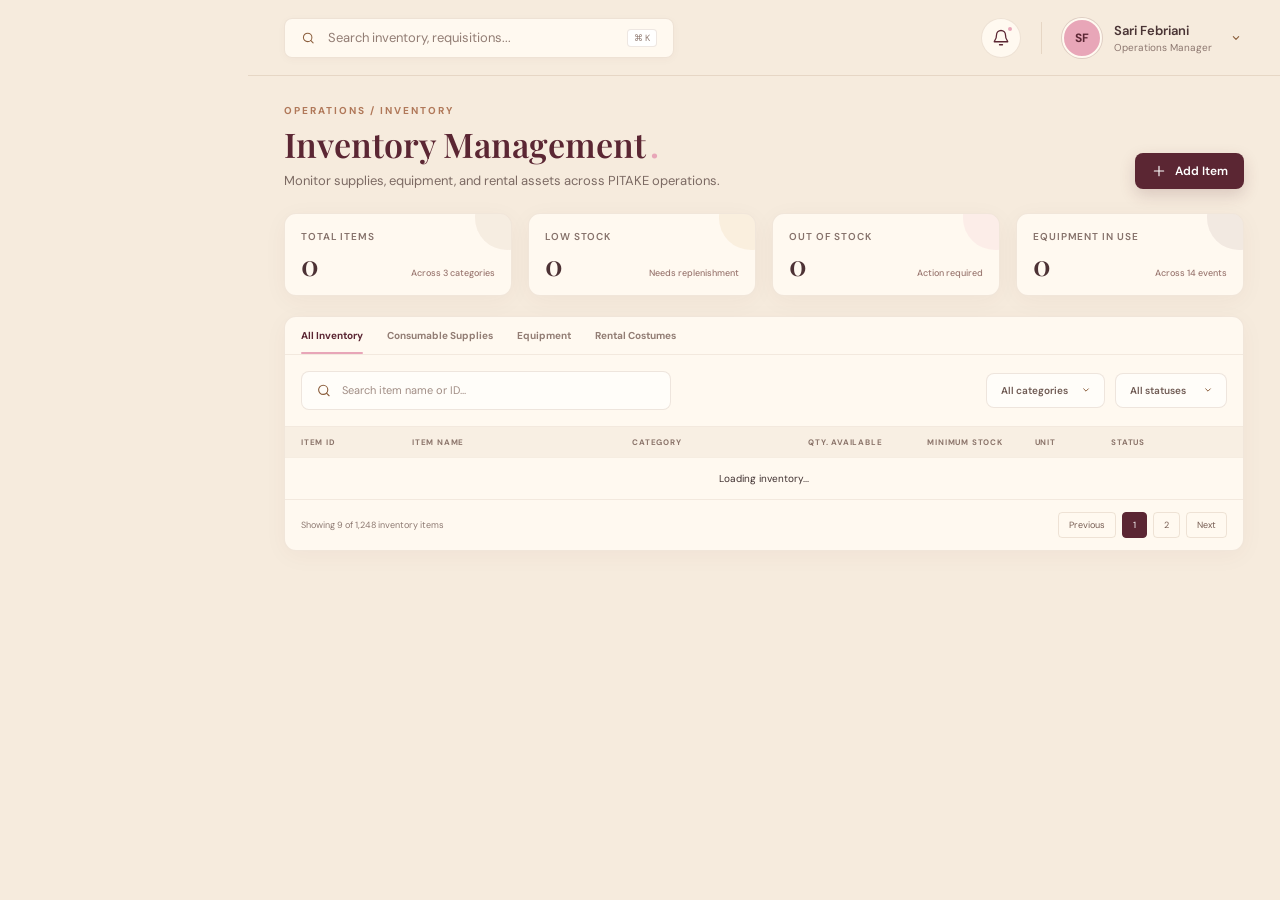
==== commit d1a4a96c: "added functions to view, search, and add items" ====
--- a/pages/inventory.html
+++ b/pages/inventory.html
@@ -66,7 +66,7 @@
             <h1 class="font-display page-title">Inventory Management<span class="title-dot">.</span></h1>
             <p class="page-subtitle">Monitor supplies, equipment, and rental assets across PITAKE operations.</p>
           </div>
-          <button class="primary-btn" id="openAddItemBtn">
+          <button type="button" class="primary-btn" id="openAddItemBtn">
             <svg aria-hidden="true" width="16" height="16" viewBox="0 0 24 24" fill="none" stroke="currentColor" stroke-width="1.7" stroke-linecap="round" stroke-linejoin="round">
               <path d="M12 5v14M5 12h14" />
             </svg>
@@ -80,7 +80,7 @@
             <div class="stat-orb inv-orb stat-orb-brown"></div>
             <p class="inv-stat-label">Total Items</p>
             <div class="inv-stat-row">
-              <p class="font-display inv-stat-value">1,248</p>
+              <p class="font-display inv-stat-value" id="totalItemsCount">0</p>
               <p class="inv-stat-note">Across 3 categories</p>
             </div>
           </article>
@@ -89,7 +89,7 @@
             <div class="stat-orb inv-orb stat-orb-gold"></div>
             <p class="inv-stat-label">Low Stock</p>
             <div class="inv-stat-row">
-              <p class="font-display inv-stat-value">12</p>
+              <p class="font-display inv-stat-value" id="lowStockCount">0</p>
               <p class="inv-stat-note">Needs replenishment</p>
             </div>
           </article>
@@ -98,7 +98,7 @@
             <div class="stat-orb inv-orb stat-orb-pink"></div>
             <p class="inv-stat-label">Out of Stock</p>
             <div class="inv-stat-row">
-              <p class="font-display inv-stat-value">5</p>
+              <p class="font-display inv-stat-value" id="outOfStockCount">0</p>
               <p class="inv-stat-note">Action required</p>
             </div>
           </article>
@@ -107,7 +107,7 @@
             <div class="stat-orb inv-orb stat-orb-maroon"></div>
             <p class="inv-stat-label">Equipment in Use</p>
             <div class="inv-stat-row">
-              <p class="font-display inv-stat-value">28</p>
+              <p class="font-display inv-stat-value" id="equipmentInUseCount">0</p>
               <p class="inv-stat-note">Across 14 events</p>
             </div>
           </article>
@@ -117,15 +117,23 @@
         <section class="table-card">
           <!-- Category Tabs -->
           <div class="inv-tabs-bar">
-            <div class="inv-tabs-list">
-              <button class="inv-tab active">
-                All Inventory
-                <span class="inv-tab-indicator"></span>
-              </button>
-              <button class="inv-tab">Consumable Supplies</button>
-              <button class="inv-tab">Equipment</button>
-              <button class="inv-tab">Rental Costumes</button>
-            </div>
+              <div class="inv-tabs-list">
+                  <button type="button" class="inv-tab active" data-category-id="">
+                      All Inventory
+                  </button>
+
+                  <button type="button" class="inv-tab" data-category-id="1">
+                      Consumable Supplies
+                  </button>
+
+                  <button type="button" class="inv-tab" data-category-id="2">
+                      Equipment
+                  </button>
+
+                  <button type="button" class="inv-tab" data-category-id="3">
+                      Rental Costumes
+                  </button>
+              </div>
           </div>
 
           <!-- Search & Filter Toolbar -->
@@ -135,17 +143,23 @@
                 <circle cx="11" cy="11" r="7" />
                 <path d="m20 20-4-4" />
               </svg>
-              <input type="text" placeholder="Search item name or ID..." aria-label="Search item name or ID" />
+              <input
+                  type="text"
+                  id="inventorySearchInput"
+                  class="inv-search-input"
+                  placeholder="Search item name or ID..."
+                  aria-label="Search item name or ID"
+              />           
             </div>
 
             <div class="inv-filters">
               <div class="inv-select-wrap">
-                <select class="inv-select" aria-label="Filter by category">
-                  <option>All categories</option>
-                  <option>Consumable Supplies</option>
-                  <option>Equipment</option>
-                  <option>Rental Costumes</option>
-                </select>
+               <select
+                  class="inv-select"
+                  id="inventoryCategoryFilter"
+                  aria-label="Filter by category">
+                  <option value="">All categories</option>
+              </select>
                 <span class="inv-select-icon">
                   <svg aria-hidden="true" width="14" height="14" viewBox="0 0 24 24" fill="none" stroke="currentColor" stroke-width="1.7" stroke-linecap="round" stroke-linejoin="round">
                     <path d="m8 10 4 4 4-4" />
@@ -154,16 +168,11 @@
               </div>
 
               <div class="inv-select-wrap">
-                <select class="inv-select" aria-label="Filter by status">
-                  <option>All statuses</option>
-                  <option>In Stock</option>
-                  <option>Low Stock</option>
-                  <option>Out of Stock</option>
-                  <option>Available</option>
-                  <option>In Use</option>
-                  <option>Maintenance</option>
-                  <option>Damaged</option>
-                  <option>Rented</option>
+                <select class="inv-select" id="inventoryStatusFilter" aria-label="Filter by status">
+                  <option value="">All statuses</option>
+                  <option value="In Stock">In Stock</option>
+                  <option value="Low Stock">Low Stock</option>
+                  <option value="Out of Stock">Out of Stock</option>
                 </select>
                 <span class="inv-select-icon">
                   <svg aria-hidden="true" width="14" height="14" viewBox="0 0 24 24" fill="none" stroke="currentColor" stroke-width="1.7" stroke-linecap="round" stroke-linejoin="round">
@@ -188,249 +197,12 @@
                 <th class="w-view"><span class="sr-only">View</span></th>
               </tr>
             </thead>
-            <tbody>
-              <!-- Row 1: Low Stock -->
-              <tr class="row-low-stock">
-                <td class="cell-id">CON-0018</td>
-                <td>
-                  <div class="item-name-cell">
-                    <span class="item-box-icon">
-                      <svg aria-hidden="true" width="14" height="14" viewBox="0 0 24 24" fill="none" stroke="currentColor" stroke-width="1.7" stroke-linecap="round" stroke-linejoin="round">
-                        <path d="m3 7 9-4 9 4-9 4-9-4Z" />
-                        <path d="m3 7 9 4 9-4v10l-9 4-9-4V7ZM12 11v10" />
-                      </svg>
-                    </span>
-                    <span class="item-title">Premium photo paper 4 × 6</span>
-                  </div>
-                </td>
-                <td class="cell-muted">Consumable Supplies</td>
-                <td class="cell-qty text-center qty-alert">8</td>
-                <td class="cell-muted text-center">20</td>
-                <td class="cell-muted">boxes</td>
-                <td><span class="inventory-status inventory-status-low-stock">Low Stock</span></td>
-                <td class="cell-view">
-                  <svg aria-hidden="true" width="15" height="15" viewBox="0 0 24 24" fill="none" stroke="currentColor" stroke-width="1.7" stroke-linecap="round" stroke-linejoin="round">
-                    <path d="M2.5 12s3.5-6 9.5-6 9.5 6 9.5 6-3.5 6-9.5 6-9.5-6-9.5-6Z" />
-                    <circle cx="12" cy="12" r="2.5" />
-                  </svg>
-                </td>
-              </tr>
-
-              <!-- Row 2: Out of Stock -->
-              <tr class="row-out-of-stock">
-                <td class="cell-id">CON-0024</td>
-                <td>
-                  <div class="item-name-cell">
-                    <span class="item-box-icon">
-                      <svg aria-hidden="true" width="14" height="14" viewBox="0 0 24 24" fill="none" stroke="currentColor" stroke-width="1.7" stroke-linecap="round" stroke-linejoin="round">
-                        <path d="m3 7 9-4 9 4-9 4-9-4Z" />
-                        <path d="m3 7 9 4 9-4v10l-9 4-9-4V7ZM12 11v10" />
-                      </svg>
-                    </span>
-                    <span class="item-title">DNP printer ink ribbon</span>
-                  </div>
-                </td>
-                <td class="cell-muted">Consumable Supplies</td>
-                <td class="cell-qty text-center qty-alert">0</td>
-                <td class="cell-muted text-center">8</td>
-                <td class="cell-muted">rolls</td>
-                <td><span class="inventory-status inventory-status-out-of-stock">Out of Stock</span></td>
-                <td class="cell-view">
-                  <svg aria-hidden="true" width="15" height="15" viewBox="0 0 24 24" fill="none" stroke="currentColor" stroke-width="1.7" stroke-linecap="round" stroke-linejoin="round">
-                    <path d="M2.5 12s3.5-6 9.5-6 9.5 6 9.5 6-3.5 6-9.5 6-9.5-6-9.5-6Z" />
-                    <circle cx="12" cy="12" r="2.5" />
-                  </svg>
-                </td>
-              </tr>
-
-              <!-- Row 3: In Use -->
-              <tr>
-                <td class="cell-id">EQP-0007</td>
-                <td>
-                  <div class="item-name-cell">
-                    <span class="item-box-icon">
-                      <svg aria-hidden="true" width="14" height="14" viewBox="0 0 24 24" fill="none" stroke="currentColor" stroke-width="1.7" stroke-linecap="round" stroke-linejoin="round">
-                        <path d="m3 7 9-4 9 4-9 4-9-4Z" />
-                        <path d="m3 7 9 4 9-4v10l-9 4-9-4V7ZM12 11v10" />
-                      </svg>
-                    </span>
-                    <span class="item-title">Canon EOS R6 camera</span>
-                  </div>
-                </td>
-                <td class="cell-muted">Equipment</td>
-                <td class="cell-qty text-center qty-normal">3</td>
-                <td class="cell-muted text-center">2</td>
-                <td class="cell-muted">units</td>
-                <td><span class="inventory-status inventory-status-in-use">In Use</span></td>
-                <td class="cell-view">
-                  <svg aria-hidden="true" width="15" height="15" viewBox="0 0 24 24" fill="none" stroke="currentColor" stroke-width="1.7" stroke-linecap="round" stroke-linejoin="round">
-                    <path d="M2.5 12s3.5-6 9.5-6 9.5 6 9.5 6-3.5 6-9.5 6-9.5-6-9.5-6Z" />
-                    <circle cx="12" cy="12" r="2.5" />
-                  </svg>
-                </td>
-              </tr>
-
-              <!-- Row 4: Available -->
-              <tr>
-                <td class="cell-id">EQP-0012</td>
-                <td>
-                  <div class="item-name-cell">
-                    <span class="item-box-icon">
-                      <svg aria-hidden="true" width="14" height="14" viewBox="0 0 24 24" fill="none" stroke="currentColor" stroke-width="1.7" stroke-linecap="round" stroke-linejoin="round">
-                        <path d="m3 7 9-4 9 4-9 4-9-4Z" />
-                        <path d="m3 7 9 4 9-4v10l-9 4-9-4V7ZM12 11v10" />
-                      </svg>
-                    </span>
-                    <span class="item-title">DNP DS-RX1HS printer</span>
-                  </div>
-                </td>
-                <td class="cell-muted">Equipment</td>
-                <td class="cell-qty text-center qty-normal">5</td>
-                <td class="cell-muted text-center">3</td>
-                <td class="cell-muted">units</td>
-                <td><span class="inventory-status inventory-status-available">Available</span></td>
-                <td class="cell-view">
-                  <svg aria-hidden="true" width="15" height="15" viewBox="0 0 24 24" fill="none" stroke="currentColor" stroke-width="1.7" stroke-linecap="round" stroke-linejoin="round">
-                    <path d="M2.5 12s3.5-6 9.5-6 9.5 6 9.5 6-3.5 6-9.5 6-9.5-6-9.5-6Z" />
-                    <circle cx="12" cy="12" r="2.5" />
-                  </svg>
-                </td>
-              </tr>
-
-              <!-- Row 5: Maintenance -->
-              <tr>
-                <td class="cell-id">EQP-0021</td>
-                <td>
-                  <div class="item-name-cell">
-                    <span class="item-box-icon">
-                      <svg aria-hidden="true" width="14" height="14" viewBox="0 0 24 24" fill="none" stroke="currentColor" stroke-width="1.7" stroke-linecap="round" stroke-linejoin="round">
-                        <path d="m3 7 9-4 9 4-9 4-9-4Z" />
-                        <path d="m3 7 9 4 9-4v10l-9 4-9-4V7ZM12 11v10" />
-                      </svg>
-                    </span>
-                    <span class="item-title">Godox softbox lighting kit</span>
-                  </div>
-                </td>
-                <td class="cell-muted">Equipment</td>
-                <td class="cell-qty text-center qty-alert">2</td>
-                <td class="cell-muted text-center">2</td>
-                <td class="cell-muted">sets</td>
-                <td><span class="inventory-status inventory-status-maintenance">Maintenance</span></td>
-                <td class="cell-view">
-                  <svg aria-hidden="true" width="15" height="15" viewBox="0 0 24 24" fill="none" stroke="currentColor" stroke-width="1.7" stroke-linecap="round" stroke-linejoin="round">
-                    <path d="M2.5 12s3.5-6 9.5-6 9.5 6 9.5 6-3.5 6-9.5 6-9.5-6-9.5-6Z" />
-                    <circle cx="12" cy="12" r="2.5" />
-                  </svg>
-                </td>
-              </tr>
-
-              <!-- Row 6: Damaged -->
-              <tr>
-                <td class="cell-id">EQP-0027</td>
-                <td>
-                  <div class="item-name-cell">
-                    <span class="item-box-icon">
-                      <svg aria-hidden="true" width="14" height="14" viewBox="0 0 24 24" fill="none" stroke="currentColor" stroke-width="1.7" stroke-linecap="round" stroke-linejoin="round">
-                        <path d="m3 7 9-4 9 4-9 4-9-4Z" />
-                        <path d="m3 7 9 4 9-4v10l-9 4-9-4V7ZM12 11v10" />
-                      </svg>
-                    </span>
-                    <span class="item-title">Portable touch display</span>
-                  </div>
-                </td>
-                <td class="cell-muted">Equipment</td>
-                <td class="cell-qty text-center qty-alert">1</td>
-                <td class="cell-muted text-center">1</td>
-                <td class="cell-muted">units</td>
-                <td><span class="inventory-status inventory-status-damaged">Damaged</span></td>
-                <td class="cell-view">
-                  <svg aria-hidden="true" width="15" height="15" viewBox="0 0 24 24" fill="none" stroke="currentColor" stroke-width="1.7" stroke-linecap="round" stroke-linejoin="round">
-                    <path d="M2.5 12s3.5-6 9.5-6 9.5 6 9.5 6-3.5 6-9.5 6-9.5-6-9.5-6Z" />
-                    <circle cx="12" cy="12" r="2.5" />
-                  </svg>
-                </td>
-              </tr>
-
-              <!-- Row 7: Rented -->
-              <tr>
-                <td class="cell-id">CST-0035</td>
-                <td>
-                  <div class="item-name-cell">
-                    <span class="item-box-icon">
-                      <svg aria-hidden="true" width="14" height="14" viewBox="0 0 24 24" fill="none" stroke="currentColor" stroke-width="1.7" stroke-linecap="round" stroke-linejoin="round">
-                        <path d="m3 7 9-4 9 4-9 4-9-4Z" />
-                        <path d="m3 7 9 4 9-4v10l-9 4-9-4V7ZM12 11v10" />
-                      </svg>
-                    </span>
-                    <span class="item-title">1970s disco costume set</span>
-                  </div>
-                </td>
-                <td class="cell-muted">Rental Costumes</td>
-                <td class="cell-qty text-center qty-normal">12</td>
-                <td class="cell-muted text-center">5</td>
-                <td class="cell-muted">pieces</td>
-                <td><span class="inventory-status inventory-status-rented">Rented</span></td>
-                <td class="cell-view">
-                  <svg aria-hidden="true" width="15" height="15" viewBox="0 0 24 24" fill="none" stroke="currentColor" stroke-width="1.7" stroke-linecap="round" stroke-linejoin="round">
-                    <path d="M2.5 12s3.5-6 9.5-6 9.5 6 9.5 6-3.5 6-9.5 6-9.5-6-9.5-6Z" />
-                    <circle cx="12" cy="12" r="2.5" />
-                  </svg>
-                </td>
-              </tr>
-
-              <!-- Row 8: Available -->
-              <tr>
-                <td class="cell-id">CST-0042</td>
-                <td>
-                  <div class="item-name-cell">
-                    <span class="item-box-icon">
-                      <svg aria-hidden="true" width="14" height="14" viewBox="0 0 24 24" fill="none" stroke="currentColor" stroke-width="1.7" stroke-linecap="round" stroke-linejoin="round">
-                        <path d="m3 7 9-4 9 4-9 4-9-4Z" />
-                        <path d="m3 7 9 4 9-4v10l-9 4-9-4V7ZM12 11v10" />
-                      </svg>
-                    </span>
-                    <span class="item-title">Victorian accessories set</span>
-                  </div>
-                </td>
-                <td class="cell-muted">Rental Costumes</td>
-                <td class="cell-qty text-center qty-normal">18</td>
-                <td class="cell-muted text-center">6</td>
-                <td class="cell-muted">pieces</td>
-                <td><span class="inventory-status inventory-status-available">Available</span></td>
-                <td class="cell-view">
-                  <svg aria-hidden="true" width="15" height="15" viewBox="0 0 24 24" fill="none" stroke="currentColor" stroke-width="1.7" stroke-linecap="round" stroke-linejoin="round">
-                    <path d="M2.5 12s3.5-6 9.5-6 9.5 6 9.5 6-3.5 6-9.5 6-9.5-6-9.5-6Z" />
-                    <circle cx="12" cy="12" r="2.5" />
-                  </svg>
-                </td>
-              </tr>
-
-              <!-- Row 9: Maintenance -->
-              <tr>
-                <td class="cell-id">CST-0048</td>
-                <td>
-                  <div class="item-name-cell">
-                    <span class="item-box-icon">
-                      <svg aria-hidden="true" width="14" height="14" viewBox="0 0 24 24" fill="none" stroke="currentColor" stroke-width="1.7" stroke-linecap="round" stroke-linejoin="round">
-                        <path d="m3 7 9-4 9 4-9 4-9-4Z" />
-                        <path d="m3 7 9 4 9-4v10l-9 4-9-4V7ZM12 11v10" />
-                      </svg>
-                    </span>
-                    <span class="item-title">Classic flapper dress set</span>
-                  </div>
-                </td>
-                <td class="cell-muted">Rental Costumes</td>
-                <td class="cell-qty text-center qty-normal">6</td>
-                <td class="cell-muted text-center">4</td>
-                <td class="cell-muted">pieces</td>
-                <td><span class="inventory-status inventory-status-maintenance">Maintenance</span></td>
-                <td class="cell-view">
-                  <svg aria-hidden="true" width="15" height="15" viewBox="0 0 24 24" fill="none" stroke="currentColor" stroke-width="1.7" stroke-linecap="round" stroke-linejoin="round">
-                    <path d="M2.5 12s3.5-6 9.5-6 9.5 6 9.5 6-3.5 6-9.5 6-9.5-6-9.5-6Z" />
-                    <circle cx="12" cy="12" r="2.5" />
-                  </svg>
-                </td>
-              </tr>
+            <tbody id="inventoryTableBody">
+                <tr>
+                    <td colspan="8" class="text-center">
+                        Loading inventory...
+                    </td>
+                </tr>
             </tbody>
           </table>
 
@@ -459,14 +231,14 @@
           <p class="font-display inv-modal-title">Add Inventory Item</p>
           <p class="inv-modal-subtitle">Register a new supply, equipment, or costume asset.</p>
         </div>
-        <button type="button" class="inv-icon-close" aria-label="Close form">
+        <button type="button" id="closeAddItemModalBtn" class="inv-icon-close" aria-label="Close form">
           <svg aria-hidden="true" width="17" height="17" viewBox="0 0 24 24" fill="none" stroke="currentColor" stroke-width="1.7" stroke-linecap="round" stroke-linejoin="round">
             <path d="m6 6 12 12M18 6 6 18" />
           </svg>
         </button>
       </div>
 
-      <form class="inv-modal-form">
+      <form class="inv-modal-form" id="addItemForm">
         <div class="inv-form-grid">
           <label class="col-span-2">
             <span class="inv-field-label">Item name</span>
@@ -475,10 +247,8 @@
 
           <label>
             <span class="inv-field-label">Category</span>
-            <select name="category" class="inv-field-input">
-              <option>Consumable Supplies</option>
-              <option>Equipment</option>
-              <option>Rental Costumes</option>
+            <select name="category" id="addItemCategory" class="inv-field-input" required>
+              <option value="">Loading categories...</option>
             </select>
           </label>
 
@@ -494,6 +264,19 @@
           </label>
 
           <label>
+              <span class="inv-field-label">Unit Cost (₱)</span>
+              <input
+                  name="unit_cost"
+                  type="number"
+                  min="0"
+                  step="0.01"
+                  value="0"
+                  class="inv-field-input"
+                  required
+              />
+          </label>
+
+          <label>
             <span class="inv-field-label">Opening quantity</span>
             <input name="quantity" type="number" min="0" value="1" class="inv-field-input" required />
           </label>
@@ -510,7 +293,9 @@
         </div>
 
         <div class="inv-modal-footer">
-          <button type="button" class="inv-btn-secondary">Cancel</button>
+          <button type="button" class="inv-btn-secondary" id="cancelAddItemBtn">
+              Cancel
+          </button>
           <button type="submit" class="primary-btn">
             <svg aria-hidden="true" width="15" height="15" viewBox="0 0 24 24" fill="none" stroke="currentColor" stroke-width="1.7" stroke-linecap="round" stroke-linejoin="round">
               <path d="M12 5v14M5 12h14" />
@@ -694,5 +479,6 @@
     </div>
   </div>
   <script type="module" src="../js/sidebar.js"></script>
+  <script type="module" src="../js/inventory.js"></script>
 </body>
 </html>
--- a/css/inventory.css
+++ b/css/inventory.css
@@ -74,7 +74,8 @@
   color: #5b2633;
 }
 
-.inv-tab-indicator {
+.inv-tab.active::after {
+  content: "";
   position: absolute;
   left: 0;
   right: 0;
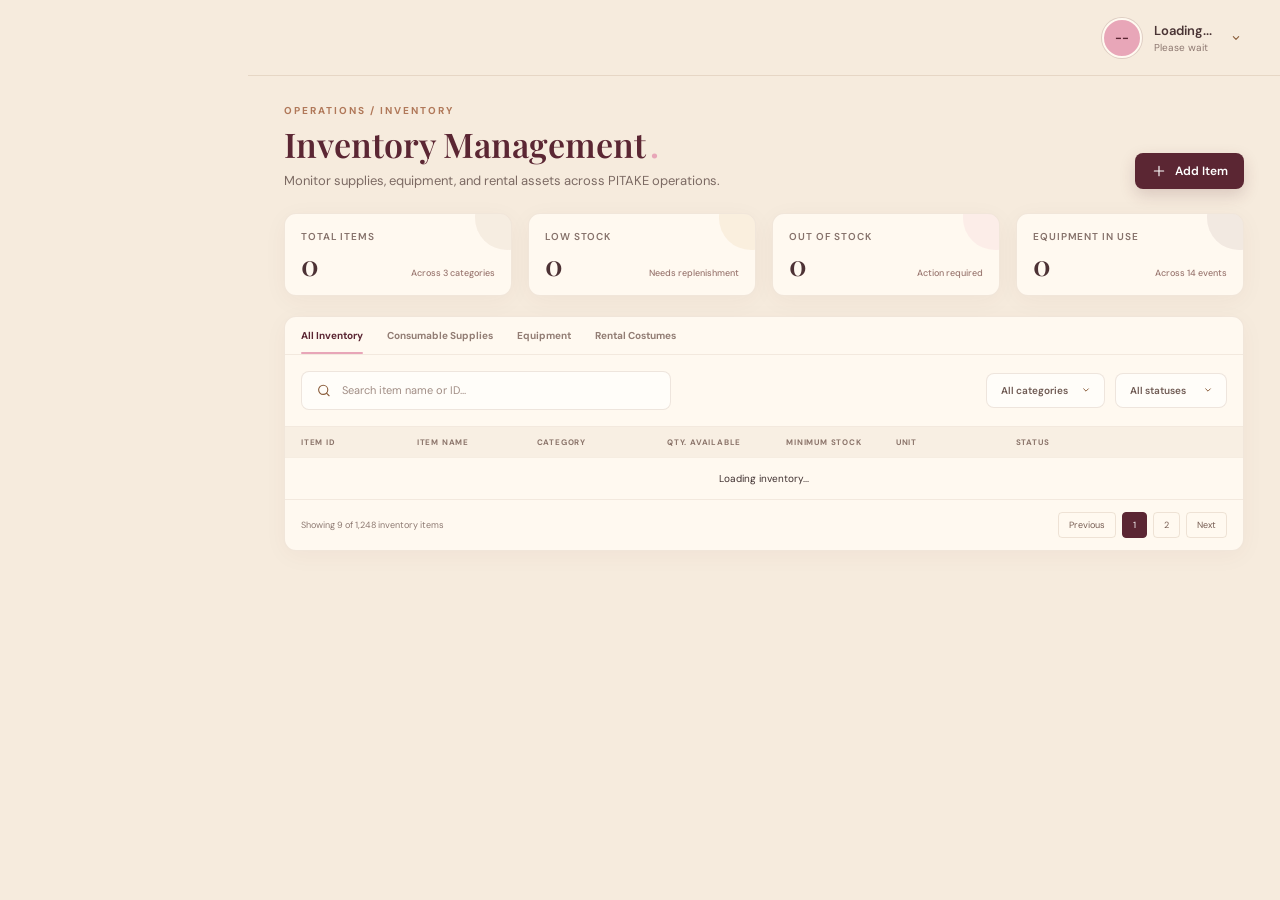
==== commit d6921038: "added adjust stock, view and edit item" ====
--- a/pages/inventory.html
+++ b/pages/inventory.html
@@ -22,40 +22,26 @@
     <div class="main-wrapper">
       <!-- Top Header -->
       <header class="top-header">
-        <div class="search-box">
-          <svg aria-hidden="true" fill="none" height="18" viewBox="0 0 24 24" width="18" stroke="currentColor" stroke-linecap="round" stroke-linejoin="round" stroke-width="1.7">
-            <circle cx="11" cy="11" r="7" />
-            <path d="m20 20-4-4" />
-          </svg>
-          <input type="text" placeholder="Search inventory, requisitions..." aria-label="Search" />
-          <kbd class="search-kbd">⌘ K</kbd>
-        </div>
-
-        <div class="header-actions">
-          <div class="notif-wrapper">
-            <button id="notif-btn" class="notif-btn" aria-label="Notifications">
-              <svg aria-hidden="true" fill="none" height="18" viewBox="0 0 24 24" width="18" stroke="currentColor" stroke-linecap="round" stroke-linejoin="round" stroke-width="1.7">
-                <path d="M18 8a6 6 0 0 0-12 0c0 7-3 7-3 9h18c0-2-3-2-3-9Z" />
-                <path d="M10 21h4" />
-              </svg>
-              <span class="notif-badge"></span>
+          <div class="header-actions">
+            <button type="button" class="user-profile-btn">
+                <div class="user-avatar" id="loggedInUserAvatar">--</div>
+
+                <div>
+                    <p class="user-name" id="loggedInUserName">Loading...</p>
+                    <p class="user-role" id="loggedInUserRole">Please wait</p>
+                </div>
+
+                <svg class="user-chevron" aria-hidden="true"
+                    fill="none" height="16" viewBox="0 0 24 24"
+                    width="16" stroke="currentColor"
+                    stroke-linecap="round" stroke-linejoin="round"
+                    stroke-width="1.7">
+                    <path d="m8 10 4 4 4-4" />
+                </svg>
             </button>
           </div>
-
-          <span class="header-divider"></span>
-
-          <button class="user-profile-btn">
-            <div class="user-avatar">SF</div>
-            <div>
-              <p class="user-name">Sari Febriani</p>
-              <p class="user-role">Operations Manager</p>
-            </div>
-            <svg class="user-chevron" aria-hidden="true" fill="none" height="16" viewBox="0 0 24 24" width="16" stroke="currentColor" stroke-linecap="round" stroke-linejoin="round" stroke-width="1.7">
-              <path d="m8 10 4 4 4-4" />
-            </svg>
-          </button>
-        </div>
       </header>
+
 
       <!-- Main Content -->
       <main class="main-content">
@@ -307,6 +293,94 @@
     </div>
   </div>
 
+<!-- ==========================================
+     MODAL: EDIT INVENTORY ITEM
+=========================================== -->
+<div class="inv-modal-backdrop hidden" id="editItemModal">
+    <div class="inv-modal-box">
+        <div class="inv-modal-header">
+            <div>
+                <p class="font-display inv-modal-title">Edit Inventory Item</p>
+                <p class="inv-modal-subtitle">Update the selected inventory item's information.</p>
+            </div>
+
+            <button type="button" id="closeEditItemModalBtn"
+                class="inv-icon-close" aria-label="Close form">
+                <svg aria-hidden="true" width="17" height="17"
+                    viewBox="0 0 24 24" fill="none"
+                    stroke="currentColor" stroke-width="1.7"
+                    stroke-linecap="round" stroke-linejoin="round">
+                    <path d="m6 6 12 12M18 6 6 18" />
+                </svg>
+            </button>
+        </div>
+
+        <form class="inv-modal-form" id="editItemForm">
+            <input type="hidden" name="item_id" id="editItemId">
+
+            <div class="inv-form-grid">
+                <label class="col-span-2">
+                    <span class="inv-field-label">Item name</span>
+                    <input name="name" id="editItemName"
+                        class="inv-field-input" required>
+                </label>
+
+                <label>
+                    <span class="inv-field-label">Category</span>
+                    <select name="category" id="editItemCategory"
+                        class="inv-field-input" required>
+                        <option value="">Loading categories...</option>
+                    </select>
+                </label>
+
+                <label>
+                    <span class="inv-field-label">Unit</span>
+                    <select name="unit" id="editItemUnit"
+                        class="inv-field-input" required>
+                        <option>units</option>
+                        <option>boxes</option>
+                        <option>rolls</option>
+                        <option>sets</option>
+                        <option>pieces</option>
+                    </select>
+                </label>
+
+                <label>
+                    <span class="inv-field-label">Unit Cost (₱)</span>
+                    <input name="unit_cost" id="editItemCost"
+                        type="number" min="0" step="0.01"
+                        class="inv-field-input" required>
+                </label>
+
+                <label>
+                    <span class="inv-field-label">Minimum stock</span>
+                    <input name="minimum" id="editItemMinimum"
+                        type="number" min="0"
+                        class="inv-field-input" required>
+                </label>
+
+                <label class="col-span-2">
+                    <span class="inv-field-label">Description</span>
+                    <textarea name="description" id="editItemDescription"
+                        rows="3" class="inv-field-input inv-textarea"
+                        required></textarea>
+                </label>
+            </div>
+
+            <div class="inv-modal-footer">
+                <button type="button" class="inv-btn-secondary"
+                    id="cancelEditItemBtn">
+                    Cancel
+                </button>
+
+                <button type="submit" class="primary-btn">
+                    Save Changes
+                </button>
+            </div>
+        </form>
+    </div>
+</div>
+
   <!-- ==========================================
        DRAWER: ITEM DETAILS (Hidden by default)
   =========================================== -->
@@ -315,8 +389,8 @@
       <div class="inv-drawer-header">
         <div>
           <p class="inv-drawer-kicker">Inventory item</p>
-          <p class="font-display inv-drawer-title">Premium photo paper 4 × 6</p>
-          <p class="inv-drawer-id">CON-0018</p>
+          <p class="font-display inv-drawer-title" id="drawerItemName">Loading...</p>
+          <p class="inv-drawer-id" id="drawerItemId">Loading...</p>
         </div>
         <button type="button" class="inv-drawer-close" aria-label="Close details">
           <svg aria-hidden="true" width="18" height="18" viewBox="0 0 24 24" fill="none" stroke="currentColor" stroke-width="1.7" stroke-linecap="round" stroke-linejoin="round">
@@ -329,33 +403,40 @@
         <div class="inv-avail-box">
           <div>
             <p class="inv-avail-label">Current availability</p>
-            <p class="font-display inv-avail-qty">8 <span class="inv-avail-unit">boxes</span></p>
-          </div>
-          <span class="inventory-status inventory-status-low-stock">Low Stock</span>
+            <p class="font-display inv-avail-qty">
+                <span id="drawerAvailableStock">0</span>
+                <span class="inv-avail-unit" id="drawerItemUnit">units</span>
+            </p>
+          </div>
+          <span class="inventory-status" id="drawerItemStatus">Loading...</span>
         </div>
 
         <div class="inv-meta-grid">
           <div>
-            <p class="inv-field-label">Category</p>
-            <p class="inv-meta-val">Consumable Supplies</p>
-          </div>
+              <p class="inv-field-label">Category</p>
+              <p class="inv-meta-val" id="drawerItemCategory">-</p>
+          </div>
+
           <div>
-            <p class="inv-field-label">Minimum stock</p>
-            <p class="inv-meta-val">20 boxes</p>
-          </div>
+              <p class="inv-field-label">Minimum stock</p>
+              <p class="inv-meta-val" id="drawerMinimumStock">-</p>
+          </div>
+
           <div>
-            <p class="inv-field-label">Location</p>
-            <p class="inv-meta-val">Main Store · Shelf A2</p>
-          </div>
+              <p class="inv-field-label">Unit cost</p>
+              <p class="inv-meta-val" id="drawerUnitCost">-</p>
+          </div>
+
           <div>
-            <p class="inv-field-label">Condition</p>
-            <p class="inv-meta-val">Not applicable</p>
-          </div>
+              <p class="inv-field-label">Total stock</p>
+              <p class="inv-meta-val" id="drawerTotalStock">-</p>
+          </div>
+
           <div class="col-span-2">
-            <p class="inv-field-label">Description</p>
-            <p class="inv-meta-desc">Glossy dye-sublimation photo paper for DNP event printers.</p>
-          </div>
-        </div>
+              <p class="inv-field-label">Description</p>
+              <p class="inv-meta-desc" id="drawerItemDescription">-</p>
+          </div>
+      </div>
 
         <div class="inv-history-section">
           <div class="inv-history-head">
@@ -371,38 +452,8 @@
             </div>
           </div>
 
-          <div class="inv-movement-list">
-            <div class="inv-movement-row">
-              <span class="inv-move-badge outgoing">
-                <svg aria-hidden="true" width="14" height="14" viewBox="0 0 24 24" fill="none" stroke="currentColor" stroke-width="1.7" stroke-linecap="round" stroke-linejoin="round">
-                  <path d="M12 20V4m-6 6 6-6 6 6" />
-                </svg>
-              </span>
-              <div class="inv-move-info">
-                <div class="inv-move-top">
-                  <p class="inv-move-type">Outgoing · 12 boxes</p>
-                  <p class="inv-move-date">28 May 2025</p>
-                </div>
-                <p class="inv-move-reason">Weekend wedding events</p>
-                <p class="inv-move-by">Recorded by Alya Putri</p>
-              </div>
-            </div>
-
-            <div class="inv-movement-row">
-              <span class="inv-move-badge incoming">
-                <svg aria-hidden="true" width="14" height="14" viewBox="0 0 24 24" fill="none" stroke="currentColor" stroke-width="1.7" stroke-linecap="round" stroke-linejoin="round">
-                  <path d="M12 4v16m-6-6 6 6 6-6" />
-                </svg>
-              </span>
-              <div class="inv-move-info">
-                <div class="inv-move-top">
-                  <p class="inv-move-type">Incoming · 30 boxes</p>
-                  <p class="inv-move-date">20 May 2025</p>
-                </div>
-                <p class="inv-move-reason">Monthly replenishment</p>
-                <p class="inv-move-by">Recorded by Dimas Arta</p>
-              </div>
-            </div>
+          <div class="inv-movement-list" id="drawerMovementList">
+              <p class="inv-history-sub">Loading inventory history...</p>
           </div>
         </div>
       </div>
@@ -421,63 +472,108 @@
     </aside>
   </div>
 
-  <!-- ==========================================
-       MODAL 2: ADJUST STOCK (Hidden by default)
-  =========================================== -->
-  <div class="inv-adjust-backdrop hidden" id="adjustStockModal">
-    <div class="inv-adjust-box">
-      <div class="inv-adjust-header">
+  
+<!-- ==========================================
+     MODAL 2: ADJUST STOCK
+=========================================== -->
+<div class="inv-adjust-backdrop hidden" id="adjustStockModal">
+  <div class="inv-adjust-box">
+
+    <div class="inv-adjust-header">
+      <div>
+        <p class="font-display inv-adjust-title">Adjust Stock</p>
+        <p class="inv-adjust-sub" id="adjustStockItemName">
+          Select an inventory item
+        </p>
+      </div>
+
+      <button type="button"
+        class="inv-drawer-close"
+        id="closeAdjustStockBtn"
+        aria-label="Close adjustment">
+        <svg aria-hidden="true" width="18" height="18"
+          viewBox="0 0 24 24" fill="none"
+          stroke="currentColor" stroke-width="1.7"
+          stroke-linecap="round" stroke-linejoin="round">
+          <path d="m6 6 12 12M18 6 6 18" />
+        </svg>
+      </button>
+    </div>
+
+    <form id="adjustStockForm">
+
+      <input type="hidden" name="item_id" id="adjustStockItemId">
+
+      <div class="inv-toggle-group">
+        <button type="button"
+          class="inv-toggle-btn active"
+          data-adjustment-type="Incoming">
+          Incoming
+        </button>
+
+        <button type="button"
+          class="inv-toggle-btn"
+          data-adjustment-type="Outgoing">
+          Outgoing
+        </button>
+      </div>
+
+      <input type="hidden"
+        name="adjustment_type"
+        id="adjustmentType"
+        value="Incoming">
+
+      <div class="inv-form-grid">
+
+        <label>
+          <span class="inv-field-label">Quantity</span>
+          <input
+            name="quantity"
+            id="adjustStockQuantity"
+            type="number"
+            min="1"
+            step="1"
+            class="inv-field-input"
+            placeholder="Enter quantity"
+            required>
+        </label>
+
         <div>
-          <p class="font-display inv-adjust-title">Adjust Stock</p>
-          <p class="inv-adjust-sub">CON-0018 · Premium photo paper 4 × 6</p>
-        </div>
-        <button type="button" class="inv-drawer-close" aria-label="Close adjustment">
-          <svg aria-hidden="true" width="18" height="18" viewBox="0 0 24 24" fill="none" stroke="currentColor" stroke-width="1.7" stroke-linecap="round" stroke-linejoin="round">
-            <path d="m6 6 12 12M18 6 6 18" />
-          </svg>
-        </button>
-      </div>
-
-      <form>
-        <div class="inv-toggle-group">
-          <button type="button" class="inv-toggle-btn active">
-            <svg aria-hidden="true" width="14" height="14" viewBox="0 0 24 24" fill="none" stroke="currentColor" stroke-width="1.7" stroke-linecap="round" stroke-linejoin="round">
-              <path d="M12 4v16m-6-6 6 6 6-6" />
-            </svg>
-            Incoming
-          </button>
-          <button type="button" class="inv-toggle-btn">
-            <svg aria-hidden="true" width="14" height="14" viewBox="0 0 24 24" fill="none" stroke="currentColor" stroke-width="1.7" stroke-linecap="round" stroke-linejoin="round">
-              <path d="M12 20V4m-6 6 6-6 6 6" />
-            </svg>
-            Outgoing
-          </button>
-        </div>
-
-        <div class="inv-form-grid">
-          <label>
-            <span class="inv-field-label">Quantity</span>
-            <input name="quantity" type="number" min="1" value="1" class="inv-field-input" required />
-          </label>
-
-          <div>
-            <span class="inv-field-label">Current stock</span>
-            <div class="inv-readonly-box">8 boxes</div>
-          </div>
-
-          <label class="col-span-2">
-            <span class="inv-field-label">Reason</span>
-            <textarea name="reason" rows="3" class="inv-field-input inv-textarea" placeholder="Purchase delivery, return, transfer..." required></textarea>
-          </label>
-        </div>
-
-        <div class="inv-adjust-footer">
-          <button type="button" class="inv-btn-text">Cancel</button>
-          <button type="submit" class="primary-btn">Record Adjustment</button>
-        </div>
-      </form>
-    </div>
+          <span class="inv-field-label">Current stock</span>
+          <div class="inv-readonly-box"
+            id="adjustStockCurrent">
+            0
+          </div>
+        </div>
+
+        <label class="col-span-2">
+          <span class="inv-field-label">Reason</span>
+          <textarea
+            name="reason"
+            id="adjustStockReason"
+            rows="3"
+            class="inv-field-input inv-textarea"
+            placeholder="Explain why this adjustment is needed..."
+            required></textarea>
+        </label>
+
+      </div>
+
+      <div class="inv-adjust-footer">
+        <button type="button"
+          class="inv-btn-text"
+          id="cancelAdjustStockBtn">
+          Cancel
+        </button>
+
+        <button type="submit" class="primary-btn">
+          Record Adjustment
+        </button>
+      </div>
+
+    </form>
   </div>
+</div>
   <script type="module" src="../js/sidebar.js"></script>
   <script type="module" src="../js/inventory.js"></script>
 </body>
--- a/css/inventory.css
+++ b/css/inventory.css
@@ -2,6 +2,13 @@
    PITAKE INVENTORY MANAGEMENT
    (Pairs with sidebar.css & dashboard.css)
 ======================================== */
+.top-header {
+  justify-content: flex-end;
+}
+
+.header-actions {
+  margin-left: auto;
+}
 
 /* Stat Cards Compact Variant */
 .inv-stats-grid {
@@ -188,14 +195,35 @@
   padding-right: 8px;
 }
 
-.w-id { width: 12%; }
-.w-name { width: 23%; }
-.w-cat { width: 17%; }
-.w-qty { width: 13%; }
-.w-min { width: 12%; }
-.w-unit { width: 8%; }
-.w-status { width: 11%; }
-.w-view { width: 4%; }
+.view-item-btn,
+.edit-item-btn {
+  display: inline-flex;
+  align-items: center;
+  justify-content: center;
+  width: 28px;
+  height: 28px;
+  padding: 0;
+  border: none;
+  background: transparent;
+  border-radius: 6px;
+  color: #9b877f;
+  cursor: pointer;
+  flex-shrink: 0;
+  transition: background-color 150ms ease, color 150ms ease;
+}
+
+.view-item-btn svg,
+.edit-item-btn svg {
+  display: block;
+  flex-shrink: 0;
+  overflow: visible;
+}
+
+.view-item-btn:hover,
+.edit-item-btn:hover {
+  background-color: rgba(139, 94, 60, 0.1);
+  color: #5b2633;
+}
 
 .text-center {
   text-align: center;
@@ -222,12 +250,38 @@
 
 .inv-table td {
   padding: 14px 12px;
+  vertical-align: middle;
 }
 
 .cell-id {
   padding-left: 16px !important;
   font-weight: 700;
   color: #7d4e3a;
+}
+
+.item-id-cell {
+  display: flex;
+  align-items: center;
+  gap: 8px;
+}
+
+.view-item-btn,
+.edit-item-btn {
+  display: inline-flex;
+  align-items: center;
+  justify-content: center;
+  width: 28px;
+  height: 28px;
+  border-radius: 6px;
+  color: #9b877f;
+  flex-shrink: 0;
+  transition: background-color 150ms ease, color 150ms ease;
+}
+
+.view-item-btn:hover,
+.edit-item-btn:hover {
+  background-color: rgba(139, 94, 60, 0.1);
+  color: #5b2633;
 }
 
 .item-name-cell {
@@ -271,9 +325,11 @@
   color: #4d3a3c;
 }
 
-.cell-view {
-  padding-right: 8px !important;
-  color: #9b877f;
+.inv-table th.w-view,
+.inv-table td.cell-view {
+  text-align: center;
+  padding-left: 4px;
+  padding-right: 12px;
 }
 
 /* Inventory Status Badges */
@@ -828,4 +884,37 @@
   font-size: 11px;
   font-weight: 600;
   color: #765c52;
+}
+
+/* Inventory Action Buttons */
+.inventory-actions {
+    display: flex;
+    align-items: center;
+    justify-content: center;
+    gap: 8px;
+}
+
+.inventory-actions button {
+    display: grid;
+    place-items: center;
+    width: 32px;
+    height: 32px;
+    border: 1px solid #e5e7eb;
+    border-radius: 7px;
+    background: white;
+    color: #64748b;
+    cursor: pointer;
+    transition: all 0.2s ease;
+}
+
+.inventory-actions .adjust-stock-btn:hover {
+    background: #f0fdf4;
+    color: #15803d;
+    border-color: #86efac;
+}
+
+.inventory-actions .edit-item-btn:hover {
+    background: #eff6ff;
+    color: #2563eb;
+    border-color: #93c5fd;
 }
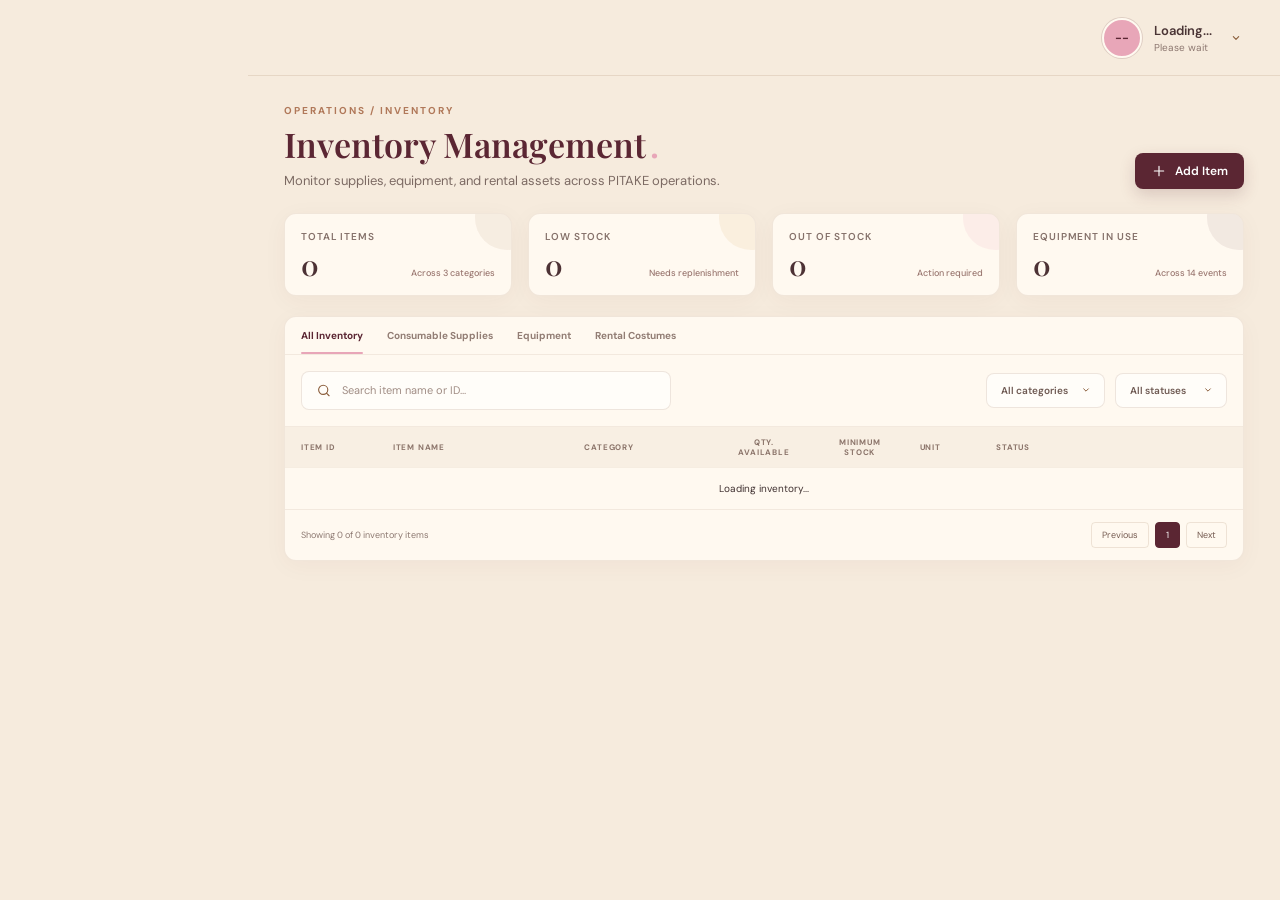
==== commit 079a5d70: "added pagination and activate, deactivate" ====
--- a/pages/inventory.html
+++ b/pages/inventory.html
@@ -22,26 +22,25 @@
     <div class="main-wrapper">
       <!-- Top Header -->
       <header class="top-header">
-          <div class="header-actions">
-            <button type="button" class="user-profile-btn">
-                <div class="user-avatar" id="loggedInUserAvatar">--</div>
-
-                <div>
-                    <p class="user-name" id="loggedInUserName">Loading...</p>
-                    <p class="user-role" id="loggedInUserRole">Please wait</p>
-                </div>
-
-                <svg class="user-chevron" aria-hidden="true"
-                    fill="none" height="16" viewBox="0 0 24 24"
-                    width="16" stroke="currentColor"
-                    stroke-linecap="round" stroke-linejoin="round"
-                    stroke-width="1.7">
-                    <path d="m8 10 4 4 4-4" />
-                </svg>
-            </button>
-          </div>
+        <div class="header-actions">
+          <button type="button" class="user-profile-btn">
+            <div class="user-avatar" id="loggedInUserAvatar">--</div>
+
+            <div>
+              <p class="user-name" id="loggedInUserName">Loading...</p>
+              <p class="user-role" id="loggedInUserRole">Please wait</p>
+            </div>
+
+            <svg class="user-chevron" aria-hidden="true"
+              fill="none" height="16" viewBox="0 0 24 24"
+              width="16" stroke="currentColor"
+              stroke-linecap="round" stroke-linejoin="round"
+              stroke-width="1.7">
+              <path d="m8 10 4 4 4-4" />
+            </svg>
+          </button>
+        </div>
       </header>
-
 
       <!-- Main Content -->
       <main class="main-content">
@@ -103,23 +102,23 @@
         <section class="table-card">
           <!-- Category Tabs -->
           <div class="inv-tabs-bar">
-              <div class="inv-tabs-list">
-                  <button type="button" class="inv-tab active" data-category-id="">
-                      All Inventory
-                  </button>
-
-                  <button type="button" class="inv-tab" data-category-id="1">
-                      Consumable Supplies
-                  </button>
-
-                  <button type="button" class="inv-tab" data-category-id="2">
-                      Equipment
-                  </button>
-
-                  <button type="button" class="inv-tab" data-category-id="3">
-                      Rental Costumes
-                  </button>
-              </div>
+            <div class="inv-tabs-list">
+              <button type="button" class="inv-tab active" data-category-id="">
+                All Inventory
+              </button>
+
+              <button type="button" class="inv-tab" data-category-id="1">
+                Consumable Supplies
+              </button>
+
+              <button type="button" class="inv-tab" data-category-id="2">
+                Equipment
+              </button>
+
+              <button type="button" class="inv-tab" data-category-id="3">
+                Rental Costumes
+              </button>
+            </div>
           </div>
 
           <!-- Search & Filter Toolbar -->
@@ -130,22 +129,22 @@
                 <path d="m20 20-4-4" />
               </svg>
               <input
-                  type="text"
-                  id="inventorySearchInput"
-                  class="inv-search-input"
-                  placeholder="Search item name or ID..."
-                  aria-label="Search item name or ID"
-              />           
+                type="text"
+                id="inventorySearchInput"
+                class="inv-search-input"
+                placeholder="Search item name or ID..."
+                aria-label="Search item name or ID"
+              />
             </div>
 
             <div class="inv-filters">
               <div class="inv-select-wrap">
-               <select
+                <select
                   class="inv-select"
                   id="inventoryCategoryFilter"
                   aria-label="Filter by category">
                   <option value="">All categories</option>
-              </select>
+                </select>
                 <span class="inv-select-icon">
                   <svg aria-hidden="true" width="14" height="14" viewBox="0 0 24 24" fill="none" stroke="currentColor" stroke-width="1.7" stroke-linecap="round" stroke-linejoin="round">
                     <path d="m8 10 4 4 4-4" />
@@ -159,6 +158,7 @@
                   <option value="In Stock">In Stock</option>
                   <option value="Low Stock">Low Stock</option>
                   <option value="Out of Stock">Out of Stock</option>
+                  <option value="Inactive">Inactive</option>
                 </select>
                 <span class="inv-select-icon">
                   <svg aria-hidden="true" width="14" height="14" viewBox="0 0 24 24" fill="none" stroke="currentColor" stroke-width="1.7" stroke-linecap="round" stroke-linejoin="round">
@@ -180,27 +180,38 @@
                 <th class="w-min text-center">Minimum Stock</th>
                 <th class="w-unit">Unit</th>
                 <th class="w-status">Status</th>
-                <th class="w-view"><span class="sr-only">View</span></th>
+                <th class="w-view"><span class="sr-only">Actions</span></th>
               </tr>
             </thead>
             <tbody id="inventoryTableBody">
-                <tr>
-                    <td colspan="8" class="text-center">
-                        Loading inventory...
-                    </td>
-                </tr>
+              <tr>
+                <td colspan="8" class="text-center">
+                  Loading inventory...
+                </td>
+              </tr>
             </tbody>
           </table>
 
+         
           <!-- Pagination Footer -->
           <div class="inv-pagination">
-            <p>Showing 9 of 1,248 inventory items</p>
-            <div class="inv-page-buttons">
-              <button class="inv-page-btn">Previous</button>
-              <button class="inv-page-btn active">1</button>
-              <button class="inv-page-btn">2</button>
-              <button class="inv-page-btn">Next</button>
-            </div>
+              <p id="inventoryPaginationInfo">
+                  Showing 0 of 0 inventory items
+              </p>
+
+              <div class="inv-page-buttons" id="inventoryPaginationButtons">
+                  <button type="button" class="inv-page-btn" disabled>
+                      Previous
+                  </button>
+
+                  <button type="button" class="inv-page-btn active">
+                      1
+                  </button>
+
+                  <button type="button" class="inv-page-btn" disabled>
+                      Next
+                  </button>
+              </div>
           </div>
         </section>
       </main>
@@ -250,16 +261,16 @@
           </label>
 
           <label>
-              <span class="inv-field-label">Unit Cost (₱)</span>
-              <input
-                  name="unit_cost"
-                  type="number"
-                  min="0"
-                  step="0.01"
-                  value="0"
-                  class="inv-field-input"
-                  required
-              />
+            <span class="inv-field-label">Unit Cost (₱)</span>
+            <input
+              name="unit_cost"
+              type="number"
+              min="0"
+              step="0.01"
+              value="0"
+              class="inv-field-input"
+              required
+            />
           </label>
 
           <label>
@@ -280,7 +291,7 @@
 
         <div class="inv-modal-footer">
           <button type="button" class="inv-btn-secondary" id="cancelAddItemBtn">
-              Cancel
+            Cancel
           </button>
           <button type="submit" class="primary-btn">
             <svg aria-hidden="true" width="15" height="15" viewBox="0 0 24 24" fill="none" stroke="currentColor" stroke-width="1.7" stroke-linecap="round" stroke-linejoin="round">
@@ -293,93 +304,93 @@
     </div>
   </div>
 
-<!-- ==========================================
-     MODAL: EDIT INVENTORY ITEM
-=========================================== -->
-<div class="inv-modal-backdrop hidden" id="editItemModal">
+  <!-- ==========================================
+       MODAL: EDIT INVENTORY ITEM
+  =========================================== -->
+  <div class="inv-modal-backdrop hidden" id="editItemModal">
     <div class="inv-modal-box">
-        <div class="inv-modal-header">
-            <div>
-                <p class="font-display inv-modal-title">Edit Inventory Item</p>
-                <p class="inv-modal-subtitle">Update the selected inventory item's information.</p>
-            </div>
-
-            <button type="button" id="closeEditItemModalBtn"
-                class="inv-icon-close" aria-label="Close form">
-                <svg aria-hidden="true" width="17" height="17"
-                    viewBox="0 0 24 24" fill="none"
-                    stroke="currentColor" stroke-width="1.7"
-                    stroke-linecap="round" stroke-linejoin="round">
-                    <path d="m6 6 12 12M18 6 6 18" />
-                </svg>
-            </button>
-        </div>
-
-        <form class="inv-modal-form" id="editItemForm">
-            <input type="hidden" name="item_id" id="editItemId">
-
-            <div class="inv-form-grid">
-                <label class="col-span-2">
-                    <span class="inv-field-label">Item name</span>
-                    <input name="name" id="editItemName"
-                        class="inv-field-input" required>
-                </label>
-
-                <label>
-                    <span class="inv-field-label">Category</span>
-                    <select name="category" id="editItemCategory"
-                        class="inv-field-input" required>
-                        <option value="">Loading categories...</option>
-                    </select>
-                </label>
-
-                <label>
-                    <span class="inv-field-label">Unit</span>
-                    <select name="unit" id="editItemUnit"
-                        class="inv-field-input" required>
-                        <option>units</option>
-                        <option>boxes</option>
-                        <option>rolls</option>
-                        <option>sets</option>
-                        <option>pieces</option>
-                    </select>
-                </label>
-
-                <label>
-                    <span class="inv-field-label">Unit Cost (₱)</span>
-                    <input name="unit_cost" id="editItemCost"
-                        type="number" min="0" step="0.01"
-                        class="inv-field-input" required>
-                </label>
-
-                <label>
-                    <span class="inv-field-label">Minimum stock</span>
-                    <input name="minimum" id="editItemMinimum"
-                        type="number" min="0"
-                        class="inv-field-input" required>
-                </label>
-
-                <label class="col-span-2">
-                    <span class="inv-field-label">Description</span>
-                    <textarea name="description" id="editItemDescription"
-                        rows="3" class="inv-field-input inv-textarea"
-                        required></textarea>
-                </label>
-            </div>
-
-            <div class="inv-modal-footer">
-                <button type="button" class="inv-btn-secondary"
-                    id="cancelEditItemBtn">
-                    Cancel
-                </button>
-
-                <button type="submit" class="primary-btn">
-                    Save Changes
-                </button>
-            </div>
-        </form>
+      <div class="inv-modal-header">
+        <div>
+          <p class="font-display inv-modal-title">Edit Inventory Item</p>
+          <p class="inv-modal-subtitle">Update the selected inventory item's information.</p>
+        </div>
+
+        <button type="button" id="closeEditItemModalBtn"
+          class="inv-icon-close" aria-label="Close form">
+          <svg aria-hidden="true" width="17" height="17"
+            viewBox="0 0 24 24" fill="none"
+            stroke="currentColor" stroke-width="1.7"
+            stroke-linecap="round" stroke-linejoin="round">
+            <path d="m6 6 12 12M18 6 6 18" />
+          </svg>
+        </button>
+      </div>
+
+      <form class="inv-modal-form" id="editItemForm">
+        <input type="hidden" name="item_id" id="editItemId">
+
+        <div class="inv-form-grid">
+          <label class="col-span-2">
+            <span class="inv-field-label">Item name</span>
+            <input name="name" id="editItemName"
+              class="inv-field-input" required>
+          </label>
+
+          <label>
+            <span class="inv-field-label">Category</span>
+            <select name="category" id="editItemCategory"
+              class="inv-field-input" required>
+              <option value="">Loading categories...</option>
+            </select>
+          </label>
+
+          <label>
+            <span class="inv-field-label">Unit</span>
+            <select name="unit" id="editItemUnit"
+              class="inv-field-input" required>
+              <option>units</option>
+              <option>boxes</option>
+              <option>rolls</option>
+              <option>sets</option>
+              <option>pieces</option>
+            </select>
+          </label>
+
+          <label>
+            <span class="inv-field-label">Unit Cost (₱)</span>
+            <input name="unit_cost" id="editItemCost"
+              type="number" min="0" step="0.01"
+              class="inv-field-input" required>
+          </label>
+
+          <label>
+            <span class="inv-field-label">Minimum stock</span>
+            <input name="minimum" id="editItemMinimum"
+              type="number" min="0"
+              class="inv-field-input" required>
+          </label>
+
+          <label class="col-span-2">
+            <span class="inv-field-label">Description</span>
+            <textarea name="description" id="editItemDescription"
+              rows="3" class="inv-field-input inv-textarea"
+              required></textarea>
+          </label>
+        </div>
+
+        <div class="inv-modal-footer">
+          <button type="button" class="inv-btn-secondary"
+            id="cancelEditItemBtn">
+            Cancel
+          </button>
+
+          <button type="submit" class="primary-btn">
+            Save Changes
+          </button>
+        </div>
+      </form>
     </div>
-</div>
+  </div>
 
   <!-- ==========================================
        DRAWER: ITEM DETAILS (Hidden by default)
@@ -404,8 +415,8 @@
           <div>
             <p class="inv-avail-label">Current availability</p>
             <p class="font-display inv-avail-qty">
-                <span id="drawerAvailableStock">0</span>
-                <span class="inv-avail-unit" id="drawerItemUnit">units</span>
+              <span id="drawerAvailableStock">0</span>
+              <span class="inv-avail-unit" id="drawerItemUnit">units</span>
             </p>
           </div>
           <span class="inventory-status" id="drawerItemStatus">Loading...</span>
@@ -413,30 +424,35 @@
 
         <div class="inv-meta-grid">
           <div>
-              <p class="inv-field-label">Category</p>
-              <p class="inv-meta-val" id="drawerItemCategory">-</p>
-          </div>
-
-          <div>
-              <p class="inv-field-label">Minimum stock</p>
-              <p class="inv-meta-val" id="drawerMinimumStock">-</p>
-          </div>
-
-          <div>
-              <p class="inv-field-label">Unit cost</p>
-              <p class="inv-meta-val" id="drawerUnitCost">-</p>
-          </div>
-
-          <div>
-              <p class="inv-field-label">Total stock</p>
-              <p class="inv-meta-val" id="drawerTotalStock">-</p>
+            <p class="inv-field-label">Category</p>
+            <p class="inv-meta-val" id="drawerItemCategory">-</p>
+          </div>
+
+          <div>
+            <p class="inv-field-label">Minimum stock</p>
+            <p class="inv-meta-val" id="drawerMinimumStock">-</p>
+          </div>
+
+          <div>
+            <p class="inv-field-label">Unit cost</p>
+            <p class="inv-meta-val" id="drawerUnitCost">-</p>
+          </div>
+
+          <div>
+            <p class="inv-field-label">Total stock</p>
+            <p class="inv-meta-val" id="drawerTotalStock">-</p>
+          </div>
+
+          <div>
+              <p class="inv-field-label">Reserved stock</p>
+              <p class="inv-meta-val" id="drawerReservedStock">-</p>
           </div>
 
           <div class="col-span-2">
-              <p class="inv-field-label">Description</p>
-              <p class="inv-meta-desc" id="drawerItemDescription">-</p>
-          </div>
-      </div>
+            <p class="inv-field-label">Description</p>
+            <p class="inv-meta-desc" id="drawerItemDescription">-</p>
+          </div>
+        </div>
 
         <div class="inv-history-section">
           <div class="inv-history-head">
@@ -453,7 +469,7 @@
           </div>
 
           <div class="inv-movement-list" id="drawerMovementList">
-              <p class="inv-history-sub">Loading inventory history...</p>
+            <p class="inv-history-sub">Loading inventory history...</p>
           </div>
         </div>
       </div>
@@ -472,108 +488,135 @@
     </aside>
   </div>
 
-  
-<!-- ==========================================
-     MODAL 2: ADJUST STOCK
-=========================================== -->
-<div class="inv-adjust-backdrop hidden" id="adjustStockModal">
-  <div class="inv-adjust-box">
-
-    <div class="inv-adjust-header">
-      <div>
-        <p class="font-display inv-adjust-title">Adjust Stock</p>
-        <p class="inv-adjust-sub" id="adjustStockItemName">
-          Select an inventory item
-        </p>
-      </div>
-
-      <button type="button"
-        class="inv-drawer-close"
-        id="closeAdjustStockBtn"
-        aria-label="Close adjustment">
-        <svg aria-hidden="true" width="18" height="18"
-          viewBox="0 0 24 24" fill="none"
-          stroke="currentColor" stroke-width="1.7"
-          stroke-linecap="round" stroke-linejoin="round">
-          <path d="m6 6 12 12M18 6 6 18" />
-        </svg>
-      </button>
+  <!-- ==========================================
+       MODAL 2: ADJUST STOCK
+  =========================================== -->
+  <div class="inv-adjust-backdrop hidden" id="adjustStockModal">
+    <div class="inv-adjust-box">
+      <div class="inv-adjust-header">
+        <div>
+          <p class="font-display inv-adjust-title">Adjust Stock</p>
+          <p class="inv-adjust-sub" id="adjustStockItemName">
+            Select an inventory item
+          </p>
+        </div>
+
+        <button type="button"
+          class="inv-drawer-close"
+          id="closeAdjustStockBtn"
+          aria-label="Close adjustment">
+          <svg aria-hidden="true" width="18" height="18"
+            viewBox="0 0 24 24" fill="none"
+            stroke="currentColor" stroke-width="1.7"
+            stroke-linecap="round" stroke-linejoin="round">
+            <path d="m6 6 12 12M18 6 6 18" />
+          </svg>
+        </button>
+      </div>
+
+      <form id="adjustStockForm">
+        <input type="hidden" name="item_id" id="adjustStockItemId">
+
+        <div class="inv-toggle-group">
+          <button type="button"
+            class="inv-toggle-btn active"
+            data-adjustment-type="Incoming">
+            Incoming
+          </button>
+
+          <button type="button"
+            class="inv-toggle-btn"
+            data-adjustment-type="Outgoing">
+            Outgoing
+          </button>
+        </div>
+
+        <input type="hidden"
+          name="adjustment_type"
+          id="adjustmentType"
+          value="Incoming">
+
+        <div class="inv-form-grid">
+          <label>
+            <span class="inv-field-label">Quantity</span>
+            <input
+              name="quantity"
+              id="adjustStockQuantity"
+              type="number"
+              min="1"
+              step="1"
+              class="inv-field-input"
+              placeholder="Enter quantity"
+              required>
+          </label>
+
+          <div>
+            <span class="inv-field-label">Current stock</span>
+            <div class="inv-readonly-box"
+              id="adjustStockCurrent">
+              0
+            </div>
+          </div>
+
+          <label class="col-span-2">
+            <span class="inv-field-label">Reason</span>
+            <textarea
+              name="reason"
+              id="adjustStockReason"
+              rows="3"
+              class="inv-field-input inv-textarea"
+              placeholder="Explain why this adjustment is needed..."
+              required></textarea>
+          </label>
+        </div>
+
+        <div class="inv-adjust-footer">
+          <button type="button"
+            class="inv-btn-text"
+            id="cancelAdjustStockBtn">
+            Cancel
+          </button>
+
+          <button type="submit" class="primary-btn">
+            Record Adjustment
+          </button>
+        </div>
+      </form>
     </div>
-
-    <form id="adjustStockForm">
-
-      <input type="hidden" name="item_id" id="adjustStockItemId">
-
-      <div class="inv-toggle-group">
-        <button type="button"
-          class="inv-toggle-btn active"
-          data-adjustment-type="Incoming">
-          Incoming
-        </button>
-
-        <button type="button"
-          class="inv-toggle-btn"
-          data-adjustment-type="Outgoing">
-          Outgoing
-        </button>
-      </div>
-
-      <input type="hidden"
-        name="adjustment_type"
-        id="adjustmentType"
-        value="Incoming">
-
-      <div class="inv-form-grid">
-
-        <label>
-          <span class="inv-field-label">Quantity</span>
-          <input
-            name="quantity"
-            id="adjustStockQuantity"
-            type="number"
-            min="1"
-            step="1"
-            class="inv-field-input"
-            placeholder="Enter quantity"
-            required>
-        </label>
-
+  </div>
+
+  <!-- ==========================================
+       MODAL 3: CONFIRM ACTIVE / INACTIVE STATUS
+  =========================================== -->
+  <div class="inv-adjust-backdrop hidden" id="confirmStatusModal">
+    <div class="inv-adjust-box" style="max-width: 420px;">
+      <div class="inv-adjust-header">
         <div>
-          <span class="inv-field-label">Current stock</span>
-          <div class="inv-readonly-box"
-            id="adjustStockCurrent">
-            0
-          </div>
-        </div>
-
-        <label class="col-span-2">
-          <span class="inv-field-label">Reason</span>
-          <textarea
-            name="reason"
-            id="adjustStockReason"
-            rows="3"
-            class="inv-field-input inv-textarea"
-            placeholder="Explain why this adjustment is needed..."
-            required></textarea>
-        </label>
-
-      </div>
+          <p class="font-display inv-adjust-title" id="confirmStatusTitle">Deactivate Item</p>
+          <p class="inv-adjust-sub" id="confirmStatusItemName">Item name</p>
+        </div>
+        <button type="button" class="inv-drawer-close" id="closeConfirmStatusBtn" aria-label="Close confirmation">
+          <svg aria-hidden="true" width="18" height="18" viewBox="0 0 24 24" fill="none" stroke="currentColor" stroke-width="1.7" stroke-linecap="round" stroke-linejoin="round">
+            <path d="m6 6 12 12M18 6 6 18" />
+          </svg>
+        </button>
+      </div>
+
+      <p class="inv-meta-desc" id="confirmStatusMessage">
+        Are you sure you want to change this item's status?
+      </p>
 
       <div class="inv-adjust-footer">
-        <button type="button"
-          class="inv-btn-text"
-          id="cancelAdjustStockBtn">
+        <button type="button" class="inv-btn-secondary" id="cancelConfirmStatusBtn">
           Cancel
         </button>
-
-        <button type="submit" class="primary-btn">
-          Record Adjustment
-        </button>
-      </div>
-
-    </form>
+        <button type="button" class="primary-btn" id="proceedConfirmStatusBtn">
+          Confirm
+        </button>
+      </div>
+    </div>
   </div>
-</div>
+
   <script type="module" src="../js/sidebar.js"></script>
   <script type="module" src="../js/inventory.js"></script>
 </body>
--- a/css/inventory.css
+++ b/css/inventory.css
@@ -917,4 +917,129 @@
     background: #eff6ff;
     color: #2563eb;
     border-color: #93c5fd;
+}
+
+/* Table Column Widths (Total = 100%) */
+.w-id     { width: 10%; }
+.w-name   { width: 20%; }
+.w-cat    { width: 15%; }
+.w-qty    { width: 10%; }
+.w-min    { width: 10%; }
+.w-unit   { width: 8%;  }
+.w-status { width: 11%; }
+.w-actions,
+.w-view   { width: 16%; }
+
+.inv-table th.w-actions,
+.inv-table td.cell-actions,
+.inv-table th.w-view,
+.inv-table td.cell-view {
+  text-align: center;
+  padding-left: 4px;
+  padding-right: 12px;
+}
+
+/* Action buttons container */
+.inventory-actions,
+.row-actions-group {
+  display: inline-flex;
+  align-items: center;
+  justify-content: center;
+  gap: 6px;
+}
+
+/* Icon action buttons (+ and pencil) */
+.inventory-actions .adjust-stock-btn,
+.inventory-actions .edit-item-btn {
+  display: grid;
+  place-items: center;
+  width: 30px;
+  height: 30px;
+  padding: 0;
+  border: 1px solid #e5e7eb;
+  border-radius: 7px;
+  background: #ffffff;
+  color: #64748b;
+  cursor: pointer;
+  flex-shrink: 0;
+  transition: all 0.2s ease;
+}
+
+.inventory-actions .adjust-stock-btn:hover:not(:disabled) {
+  background: #f0fdf4;
+  color: #15803d;
+  border-color: #86efac;
+}
+
+.inventory-actions .edit-item-btn:hover:not(:disabled) {
+  background: #eff6ff;
+  color: #2563eb;
+  border-color: #93c5fd;
+}
+
+.inventory-actions button:disabled {
+  opacity: 0.4;
+  cursor: not-allowed;
+  pointer-events: none;
+}
+
+/* Activate / Deactivate button (auto-sizes to text cleanly) */
+/* Base button layout */
+.toggle-item-status-btn,
+.toggle-status-btn {
+  display: inline-flex;
+  align-items: center;
+  justify-content: center;
+  width: auto;
+  min-width: 68px;
+  height: 30px;
+  padding: 0 10px;
+  border-radius: 7px;
+  font-size: 10px;
+  font-weight: 700;
+  white-space: nowrap;
+  cursor: pointer;
+  flex-shrink: 0;
+  transition: all 0.2s ease;
+}
+
+/* Item is ACTIVE -> button shows "Deactivate" -> RED */
+.toggle-item-status-btn.is-active,
+.toggle-status-btn.is-active {
+  background: #fef2f2;
+  color: #b91c1c;
+  border: 1px solid #fecaca;
+}
+
+.toggle-item-status-btn.is-active:hover,
+.toggle-status-btn.is-active:hover {
+  background: #fee2e2;
+  color: #991b1b;
+  border-color: #fca5a5;
+}
+
+/* Item is INACTIVE -> button shows "Activate" -> GREEN */
+.toggle-item-status-btn.is-inactive,
+.toggle-status-btn.is-inactive {
+  background: #f0fdf4;
+  color: #15803d;
+  border: 1px solid #bbf7d0;
+}
+
+.toggle-item-status-btn.is-inactive:hover,
+.toggle-status-btn.is-inactive:hover {
+  background: #dcfce7;
+  color: #166534;
+  border-color: #86efac;
+}
+
+/* Inactive status pill & dimmed row */
+.inventory-status-inactive {
+  background: #eeeeee;
+  color: #666666;
+}
+
+.row-inactive {
+  opacity: 0.65;
+  background-color: rgba(237, 226, 217, 0.25);
 }
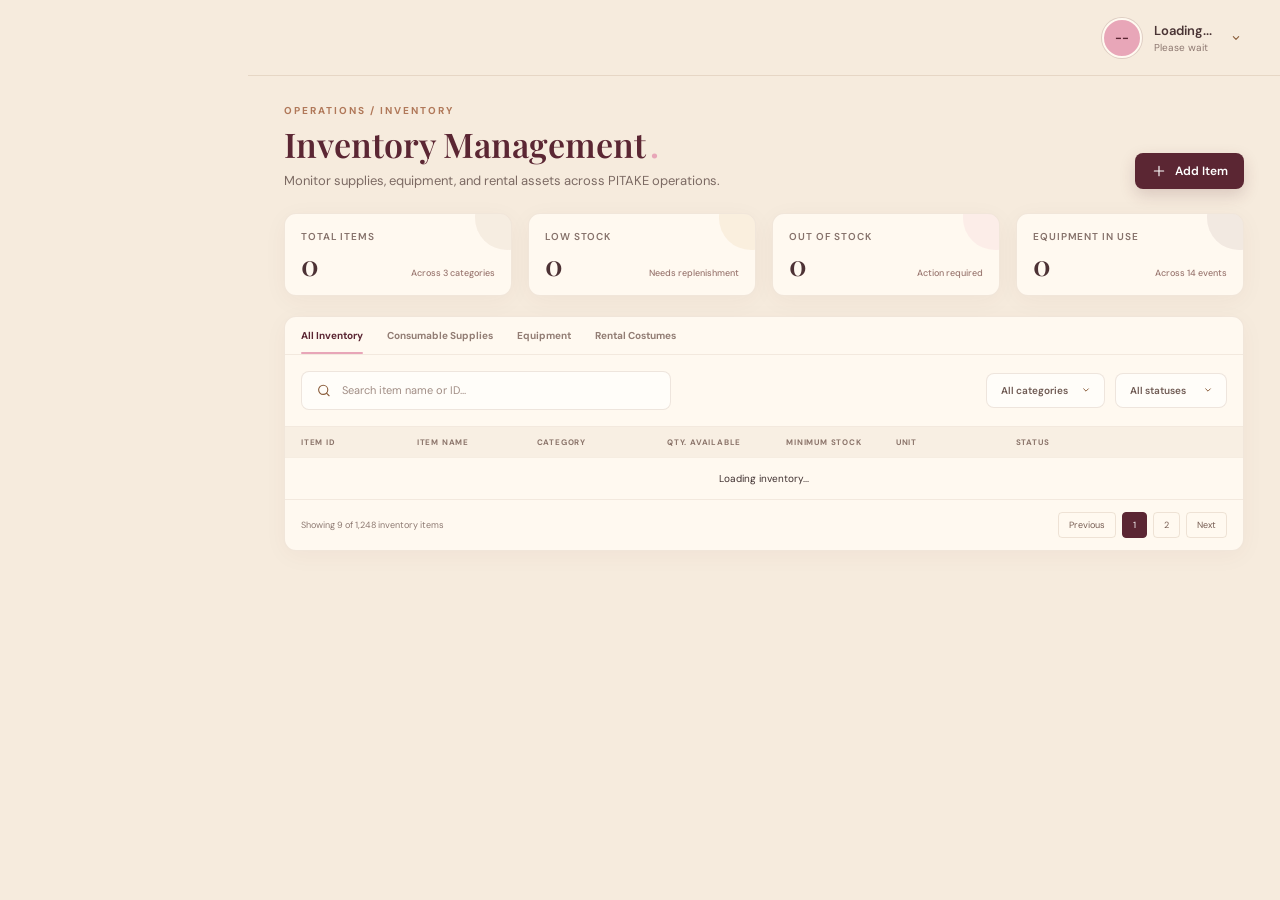
==== commit fd6c88e1: "Merge latest project updates into naomi branch" ====
--- a/pages/inventory.html
+++ b/pages/inventory.html
@@ -22,25 +22,26 @@
     <div class="main-wrapper">
       <!-- Top Header -->
       <header class="top-header">
-        <div class="header-actions">
-          <button type="button" class="user-profile-btn">
-            <div class="user-avatar" id="loggedInUserAvatar">--</div>
-
-            <div>
-              <p class="user-name" id="loggedInUserName">Loading...</p>
-              <p class="user-role" id="loggedInUserRole">Please wait</p>
-            </div>
-
-            <svg class="user-chevron" aria-hidden="true"
-              fill="none" height="16" viewBox="0 0 24 24"
-              width="16" stroke="currentColor"
-              stroke-linecap="round" stroke-linejoin="round"
-              stroke-width="1.7">
-              <path d="m8 10 4 4 4-4" />
-            </svg>
-          </button>
-        </div>
+          <div class="header-actions">
+            <button type="button" class="user-profile-btn">
+                <div class="user-avatar" id="loggedInUserAvatar">--</div>
+
+                <div>
+                    <p class="user-name" id="loggedInUserName">Loading...</p>
+                    <p class="user-role" id="loggedInUserRole">Please wait</p>
+                </div>
+
+                <svg class="user-chevron" aria-hidden="true"
+                    fill="none" height="16" viewBox="0 0 24 24"
+                    width="16" stroke="currentColor"
+                    stroke-linecap="round" stroke-linejoin="round"
+                    stroke-width="1.7">
+                    <path d="m8 10 4 4 4-4" />
+                </svg>
+            </button>
+          </div>
       </header>
+
 
       <!-- Main Content -->
       <main class="main-content">
@@ -102,23 +103,23 @@
         <section class="table-card">
           <!-- Category Tabs -->
           <div class="inv-tabs-bar">
-            <div class="inv-tabs-list">
-              <button type="button" class="inv-tab active" data-category-id="">
-                All Inventory
-              </button>
-
-              <button type="button" class="inv-tab" data-category-id="1">
-                Consumable Supplies
-              </button>
-
-              <button type="button" class="inv-tab" data-category-id="2">
-                Equipment
-              </button>
-
-              <button type="button" class="inv-tab" data-category-id="3">
-                Rental Costumes
-              </button>
-            </div>
+              <div class="inv-tabs-list">
+                  <button type="button" class="inv-tab active" data-category-id="">
+                      All Inventory
+                  </button>
+
+                  <button type="button" class="inv-tab" data-category-id="1">
+                      Consumable Supplies
+                  </button>
+
+                  <button type="button" class="inv-tab" data-category-id="2">
+                      Equipment
+                  </button>
+
+                  <button type="button" class="inv-tab" data-category-id="3">
+                      Rental Costumes
+                  </button>
+              </div>
           </div>
 
           <!-- Search & Filter Toolbar -->
@@ -129,22 +130,22 @@
                 <path d="m20 20-4-4" />
               </svg>
               <input
-                type="text"
-                id="inventorySearchInput"
-                class="inv-search-input"
-                placeholder="Search item name or ID..."
-                aria-label="Search item name or ID"
-              />
+                  type="text"
+                  id="inventorySearchInput"
+                  class="inv-search-input"
+                  placeholder="Search item name or ID..."
+                  aria-label="Search item name or ID"
+              />           
             </div>
 
             <div class="inv-filters">
               <div class="inv-select-wrap">
-                <select
+               <select
                   class="inv-select"
                   id="inventoryCategoryFilter"
                   aria-label="Filter by category">
                   <option value="">All categories</option>
-                </select>
+              </select>
                 <span class="inv-select-icon">
                   <svg aria-hidden="true" width="14" height="14" viewBox="0 0 24 24" fill="none" stroke="currentColor" stroke-width="1.7" stroke-linecap="round" stroke-linejoin="round">
                     <path d="m8 10 4 4 4-4" />
@@ -158,7 +159,6 @@
                   <option value="In Stock">In Stock</option>
                   <option value="Low Stock">Low Stock</option>
                   <option value="Out of Stock">Out of Stock</option>
-                  <option value="Inactive">Inactive</option>
                 </select>
                 <span class="inv-select-icon">
                   <svg aria-hidden="true" width="14" height="14" viewBox="0 0 24 24" fill="none" stroke="currentColor" stroke-width="1.7" stroke-linecap="round" stroke-linejoin="round">
@@ -180,38 +180,27 @@
                 <th class="w-min text-center">Minimum Stock</th>
                 <th class="w-unit">Unit</th>
                 <th class="w-status">Status</th>
-                <th class="w-view"><span class="sr-only">Actions</span></th>
+                <th class="w-view"><span class="sr-only">View</span></th>
               </tr>
             </thead>
             <tbody id="inventoryTableBody">
-              <tr>
-                <td colspan="8" class="text-center">
-                  Loading inventory...
-                </td>
-              </tr>
+                <tr>
+                    <td colspan="8" class="text-center">
+                        Loading inventory...
+                    </td>
+                </tr>
             </tbody>
           </table>
 
-         
           <!-- Pagination Footer -->
           <div class="inv-pagination">
-              <p id="inventoryPaginationInfo">
-                  Showing 0 of 0 inventory items
-              </p>
-
-              <div class="inv-page-buttons" id="inventoryPaginationButtons">
-                  <button type="button" class="inv-page-btn" disabled>
-                      Previous
-                  </button>
-
-                  <button type="button" class="inv-page-btn active">
-                      1
-                  </button>
-
-                  <button type="button" class="inv-page-btn" disabled>
-                      Next
-                  </button>
-              </div>
+            <p>Showing 9 of 1,248 inventory items</p>
+            <div class="inv-page-buttons">
+              <button class="inv-page-btn">Previous</button>
+              <button class="inv-page-btn active">1</button>
+              <button class="inv-page-btn">2</button>
+              <button class="inv-page-btn">Next</button>
+            </div>
           </div>
         </section>
       </main>
@@ -261,16 +250,16 @@
           </label>
 
           <label>
-            <span class="inv-field-label">Unit Cost (₱)</span>
-            <input
-              name="unit_cost"
-              type="number"
-              min="0"
-              step="0.01"
-              value="0"
-              class="inv-field-input"
-              required
-            />
+              <span class="inv-field-label">Unit Cost (₱)</span>
+              <input
+                  name="unit_cost"
+                  type="number"
+                  min="0"
+                  step="0.01"
+                  value="0"
+                  class="inv-field-input"
+                  required
+              />
           </label>
 
           <label>
@@ -291,7 +280,7 @@
 
         <div class="inv-modal-footer">
           <button type="button" class="inv-btn-secondary" id="cancelAddItemBtn">
-            Cancel
+              Cancel
           </button>
           <button type="submit" class="primary-btn">
             <svg aria-hidden="true" width="15" height="15" viewBox="0 0 24 24" fill="none" stroke="currentColor" stroke-width="1.7" stroke-linecap="round" stroke-linejoin="round">
@@ -304,93 +293,93 @@
     </div>
   </div>
 
-  <!-- ==========================================
-       MODAL: EDIT INVENTORY ITEM
-  =========================================== -->
-  <div class="inv-modal-backdrop hidden" id="editItemModal">
+<!-- ==========================================
+     MODAL: EDIT INVENTORY ITEM
+=========================================== -->
+<div class="inv-modal-backdrop hidden" id="editItemModal">
     <div class="inv-modal-box">
-      <div class="inv-modal-header">
-        <div>
-          <p class="font-display inv-modal-title">Edit Inventory Item</p>
-          <p class="inv-modal-subtitle">Update the selected inventory item's information.</p>
-        </div>
-
-        <button type="button" id="closeEditItemModalBtn"
-          class="inv-icon-close" aria-label="Close form">
-          <svg aria-hidden="true" width="17" height="17"
-            viewBox="0 0 24 24" fill="none"
-            stroke="currentColor" stroke-width="1.7"
-            stroke-linecap="round" stroke-linejoin="round">
-            <path d="m6 6 12 12M18 6 6 18" />
-          </svg>
-        </button>
-      </div>
-
-      <form class="inv-modal-form" id="editItemForm">
-        <input type="hidden" name="item_id" id="editItemId">
-
-        <div class="inv-form-grid">
-          <label class="col-span-2">
-            <span class="inv-field-label">Item name</span>
-            <input name="name" id="editItemName"
-              class="inv-field-input" required>
-          </label>
-
-          <label>
-            <span class="inv-field-label">Category</span>
-            <select name="category" id="editItemCategory"
-              class="inv-field-input" required>
-              <option value="">Loading categories...</option>
-            </select>
-          </label>
-
-          <label>
-            <span class="inv-field-label">Unit</span>
-            <select name="unit" id="editItemUnit"
-              class="inv-field-input" required>
-              <option>units</option>
-              <option>boxes</option>
-              <option>rolls</option>
-              <option>sets</option>
-              <option>pieces</option>
-            </select>
-          </label>
-
-          <label>
-            <span class="inv-field-label">Unit Cost (₱)</span>
-            <input name="unit_cost" id="editItemCost"
-              type="number" min="0" step="0.01"
-              class="inv-field-input" required>
-          </label>
-
-          <label>
-            <span class="inv-field-label">Minimum stock</span>
-            <input name="minimum" id="editItemMinimum"
-              type="number" min="0"
-              class="inv-field-input" required>
-          </label>
-
-          <label class="col-span-2">
-            <span class="inv-field-label">Description</span>
-            <textarea name="description" id="editItemDescription"
-              rows="3" class="inv-field-input inv-textarea"
-              required></textarea>
-          </label>
-        </div>
-
-        <div class="inv-modal-footer">
-          <button type="button" class="inv-btn-secondary"
-            id="cancelEditItemBtn">
-            Cancel
-          </button>
-
-          <button type="submit" class="primary-btn">
-            Save Changes
-          </button>
-        </div>
-      </form>
+        <div class="inv-modal-header">
+            <div>
+                <p class="font-display inv-modal-title">Edit Inventory Item</p>
+                <p class="inv-modal-subtitle">Update the selected inventory item's information.</p>
+            </div>
+
+            <button type="button" id="closeEditItemModalBtn"
+                class="inv-icon-close" aria-label="Close form">
+                <svg aria-hidden="true" width="17" height="17"
+                    viewBox="0 0 24 24" fill="none"
+                    stroke="currentColor" stroke-width="1.7"
+                    stroke-linecap="round" stroke-linejoin="round">
+                    <path d="m6 6 12 12M18 6 6 18" />
+                </svg>
+            </button>
+        </div>
+
+        <form class="inv-modal-form" id="editItemForm">
+            <input type="hidden" name="item_id" id="editItemId">
+
+            <div class="inv-form-grid">
+                <label class="col-span-2">
+                    <span class="inv-field-label">Item name</span>
+                    <input name="name" id="editItemName"
+                        class="inv-field-input" required>
+                </label>
+
+                <label>
+                    <span class="inv-field-label">Category</span>
+                    <select name="category" id="editItemCategory"
+                        class="inv-field-input" required>
+                        <option value="">Loading categories...</option>
+                    </select>
+                </label>
+
+                <label>
+                    <span class="inv-field-label">Unit</span>
+                    <select name="unit" id="editItemUnit"
+                        class="inv-field-input" required>
+                        <option>units</option>
+                        <option>boxes</option>
+                        <option>rolls</option>
+                        <option>sets</option>
+                        <option>pieces</option>
+                    </select>
+                </label>
+
+                <label>
+                    <span class="inv-field-label">Unit Cost (₱)</span>
+                    <input name="unit_cost" id="editItemCost"
+                        type="number" min="0" step="0.01"
+                        class="inv-field-input" required>
+                </label>
+
+                <label>
+                    <span class="inv-field-label">Minimum stock</span>
+                    <input name="minimum" id="editItemMinimum"
+                        type="number" min="0"
+                        class="inv-field-input" required>
+                </label>
+
+                <label class="col-span-2">
+                    <span class="inv-field-label">Description</span>
+                    <textarea name="description" id="editItemDescription"
+                        rows="3" class="inv-field-input inv-textarea"
+                        required></textarea>
+                </label>
+            </div>
+
+            <div class="inv-modal-footer">
+                <button type="button" class="inv-btn-secondary"
+                    id="cancelEditItemBtn">
+                    Cancel
+                </button>
+
+                <button type="submit" class="primary-btn">
+                    Save Changes
+                </button>
+            </div>
+        </form>
     </div>
-  </div>
+</div>
 
   <!-- ==========================================
        DRAWER: ITEM DETAILS (Hidden by default)
@@ -415,8 +404,8 @@
           <div>
             <p class="inv-avail-label">Current availability</p>
             <p class="font-display inv-avail-qty">
-              <span id="drawerAvailableStock">0</span>
-              <span class="inv-avail-unit" id="drawerItemUnit">units</span>
+                <span id="drawerAvailableStock">0</span>
+                <span class="inv-avail-unit" id="drawerItemUnit">units</span>
             </p>
           </div>
           <span class="inventory-status" id="drawerItemStatus">Loading...</span>
@@ -424,35 +413,30 @@
 
         <div class="inv-meta-grid">
           <div>
-            <p class="inv-field-label">Category</p>
-            <p class="inv-meta-val" id="drawerItemCategory">-</p>
+              <p class="inv-field-label">Category</p>
+              <p class="inv-meta-val" id="drawerItemCategory">-</p>
           </div>
 
           <div>
-            <p class="inv-field-label">Minimum stock</p>
-            <p class="inv-meta-val" id="drawerMinimumStock">-</p>
+              <p class="inv-field-label">Minimum stock</p>
+              <p class="inv-meta-val" id="drawerMinimumStock">-</p>
           </div>
 
           <div>
-            <p class="inv-field-label">Unit cost</p>
-            <p class="inv-meta-val" id="drawerUnitCost">-</p>
+              <p class="inv-field-label">Unit cost</p>
+              <p class="inv-meta-val" id="drawerUnitCost">-</p>
           </div>
 
           <div>
-            <p class="inv-field-label">Total stock</p>
-            <p class="inv-meta-val" id="drawerTotalStock">-</p>
-          </div>
-
-          <div>
-              <p class="inv-field-label">Reserved stock</p>
-              <p class="inv-meta-val" id="drawerReservedStock">-</p>
+              <p class="inv-field-label">Total stock</p>
+              <p class="inv-meta-val" id="drawerTotalStock">-</p>
           </div>
 
           <div class="col-span-2">
-            <p class="inv-field-label">Description</p>
-            <p class="inv-meta-desc" id="drawerItemDescription">-</p>
-          </div>
-        </div>
+              <p class="inv-field-label">Description</p>
+              <p class="inv-meta-desc" id="drawerItemDescription">-</p>
+          </div>
+      </div>
 
         <div class="inv-history-section">
           <div class="inv-history-head">
@@ -469,7 +453,7 @@
           </div>
 
           <div class="inv-movement-list" id="drawerMovementList">
-            <p class="inv-history-sub">Loading inventory history...</p>
+              <p class="inv-history-sub">Loading inventory history...</p>
           </div>
         </div>
       </div>
@@ -488,135 +472,108 @@
     </aside>
   </div>
 
-  <!-- ==========================================
-       MODAL 2: ADJUST STOCK
-  =========================================== -->
-  <div class="inv-adjust-backdrop hidden" id="adjustStockModal">
-    <div class="inv-adjust-box">
-      <div class="inv-adjust-header">
+  
+<!-- ==========================================
+     MODAL 2: ADJUST STOCK
+=========================================== -->
+<div class="inv-adjust-backdrop hidden" id="adjustStockModal">
+  <div class="inv-adjust-box">
+
+    <div class="inv-adjust-header">
+      <div>
+        <p class="font-display inv-adjust-title">Adjust Stock</p>
+        <p class="inv-adjust-sub" id="adjustStockItemName">
+          Select an inventory item
+        </p>
+      </div>
+
+      <button type="button"
+        class="inv-drawer-close"
+        id="closeAdjustStockBtn"
+        aria-label="Close adjustment">
+        <svg aria-hidden="true" width="18" height="18"
+          viewBox="0 0 24 24" fill="none"
+          stroke="currentColor" stroke-width="1.7"
+          stroke-linecap="round" stroke-linejoin="round">
+          <path d="m6 6 12 12M18 6 6 18" />
+        </svg>
+      </button>
+    </div>
+
+    <form id="adjustStockForm">
+
+      <input type="hidden" name="item_id" id="adjustStockItemId">
+
+      <div class="inv-toggle-group">
+        <button type="button"
+          class="inv-toggle-btn active"
+          data-adjustment-type="Incoming">
+          Incoming
+        </button>
+
+        <button type="button"
+          class="inv-toggle-btn"
+          data-adjustment-type="Outgoing">
+          Outgoing
+        </button>
+      </div>
+
+      <input type="hidden"
+        name="adjustment_type"
+        id="adjustmentType"
+        value="Incoming">
+
+      <div class="inv-form-grid">
+
+        <label>
+          <span class="inv-field-label">Quantity</span>
+          <input
+            name="quantity"
+            id="adjustStockQuantity"
+            type="number"
+            min="1"
+            step="1"
+            class="inv-field-input"
+            placeholder="Enter quantity"
+            required>
+        </label>
+
         <div>
-          <p class="font-display inv-adjust-title">Adjust Stock</p>
-          <p class="inv-adjust-sub" id="adjustStockItemName">
-            Select an inventory item
-          </p>
-        </div>
-
+          <span class="inv-field-label">Current stock</span>
+          <div class="inv-readonly-box"
+            id="adjustStockCurrent">
+            0
+          </div>
+        </div>
+
+        <label class="col-span-2">
+          <span class="inv-field-label">Reason</span>
+          <textarea
+            name="reason"
+            id="adjustStockReason"
+            rows="3"
+            class="inv-field-input inv-textarea"
+            placeholder="Explain why this adjustment is needed..."
+            required></textarea>
+        </label>
+
+      </div>
+
+      <div class="inv-adjust-footer">
         <button type="button"
-          class="inv-drawer-close"
-          id="closeAdjustStockBtn"
-          aria-label="Close adjustment">
-          <svg aria-hidden="true" width="18" height="18"
-            viewBox="0 0 24 24" fill="none"
-            stroke="currentColor" stroke-width="1.7"
-            stroke-linecap="round" stroke-linejoin="round">
-            <path d="m6 6 12 12M18 6 6 18" />
-          </svg>
-        </button>
-      </div>
-
-      <form id="adjustStockForm">
-        <input type="hidden" name="item_id" id="adjustStockItemId">
-
-        <div class="inv-toggle-group">
-          <button type="button"
-            class="inv-toggle-btn active"
-            data-adjustment-type="Incoming">
-            Incoming
-          </button>
-
-          <button type="button"
-            class="inv-toggle-btn"
-            data-adjustment-type="Outgoing">
-            Outgoing
-          </button>
-        </div>
-
-        <input type="hidden"
-          name="adjustment_type"
-          id="adjustmentType"
-          value="Incoming">
-
-        <div class="inv-form-grid">
-          <label>
-            <span class="inv-field-label">Quantity</span>
-            <input
-              name="quantity"
-              id="adjustStockQuantity"
-              type="number"
-              min="1"
-              step="1"
-              class="inv-field-input"
-              placeholder="Enter quantity"
-              required>
-          </label>
-
-          <div>
-            <span class="inv-field-label">Current stock</span>
-            <div class="inv-readonly-box"
-              id="adjustStockCurrent">
-              0
-            </div>
-          </div>
-
-          <label class="col-span-2">
-            <span class="inv-field-label">Reason</span>
-            <textarea
-              name="reason"
-              id="adjustStockReason"
-              rows="3"
-              class="inv-field-input inv-textarea"
-              placeholder="Explain why this adjustment is needed..."
-              required></textarea>
-          </label>
-        </div>
-
-        <div class="inv-adjust-footer">
-          <button type="button"
-            class="inv-btn-text"
-            id="cancelAdjustStockBtn">
-            Cancel
-          </button>
-
-          <button type="submit" class="primary-btn">
-            Record Adjustment
-          </button>
-        </div>
-      </form>
-    </div>
+          class="inv-btn-text"
+          id="cancelAdjustStockBtn">
+          Cancel
+        </button>
+
+        <button type="submit" class="primary-btn">
+          Record Adjustment
+        </button>
+      </div>
+
+    </form>
   </div>
-
-  <!-- ==========================================
-       MODAL 3: CONFIRM ACTIVE / INACTIVE STATUS
-  =========================================== -->
-  <div class="inv-adjust-backdrop hidden" id="confirmStatusModal">
-    <div class="inv-adjust-box" style="max-width: 420px;">
-      <div class="inv-adjust-header">
-        <div>
-          <p class="font-display inv-adjust-title" id="confirmStatusTitle">Deactivate Item</p>
-          <p class="inv-adjust-sub" id="confirmStatusItemName">Item name</p>
-        </div>
-        <button type="button" class="inv-drawer-close" id="closeConfirmStatusBtn" aria-label="Close confirmation">
-          <svg aria-hidden="true" width="18" height="18" viewBox="0 0 24 24" fill="none" stroke="currentColor" stroke-width="1.7" stroke-linecap="round" stroke-linejoin="round">
-            <path d="m6 6 12 12M18 6 6 18" />
-          </svg>
-        </button>
-      </div>
-
-      <p class="inv-meta-desc" id="confirmStatusMessage">
-        Are you sure you want to change this item's status?
-      </p>
-
-      <div class="inv-adjust-footer">
-        <button type="button" class="inv-btn-secondary" id="cancelConfirmStatusBtn">
-          Cancel
-        </button>
-        <button type="button" class="primary-btn" id="proceedConfirmStatusBtn">
-          Confirm
-        </button>
-      </div>
-    </div>
-  </div>
-
+</div>
   <script type="module" src="../js/sidebar.js"></script>
   <script type="module" src="../js/inventory.js"></script>
 </body>
--- a/css/inventory.css
+++ b/css/inventory.css
@@ -917,129 +917,4 @@
     background: #eff6ff;
     color: #2563eb;
     border-color: #93c5fd;
-}
-
-/* Table Column Widths (Total = 100%) */
-.w-id     { width: 10%; }
-.w-name   { width: 20%; }
-.w-cat    { width: 15%; }
-.w-qty    { width: 10%; }
-.w-min    { width: 10%; }
-.w-unit   { width: 8%;  }
-.w-status { width: 11%; }
-.w-actions,
-.w-view   { width: 16%; }
-
-.inv-table th.w-actions,
-.inv-table td.cell-actions,
-.inv-table th.w-view,
-.inv-table td.cell-view {
-  text-align: center;
-  padding-left: 4px;
-  padding-right: 12px;
-}
-
-/* Action buttons container */
-.inventory-actions,
-.row-actions-group {
-  display: inline-flex;
-  align-items: center;
-  justify-content: center;
-  gap: 6px;
-}
-
-/* Icon action buttons (+ and pencil) */
-.inventory-actions .adjust-stock-btn,
-.inventory-actions .edit-item-btn {
-  display: grid;
-  place-items: center;
-  width: 30px;
-  height: 30px;
-  padding: 0;
-  border: 1px solid #e5e7eb;
-  border-radius: 7px;
-  background: #ffffff;
-  color: #64748b;
-  cursor: pointer;
-  flex-shrink: 0;
-  transition: all 0.2s ease;
-}
-
-.inventory-actions .adjust-stock-btn:hover:not(:disabled) {
-  background: #f0fdf4;
-  color: #15803d;
-  border-color: #86efac;
-}
-
-.inventory-actions .edit-item-btn:hover:not(:disabled) {
-  background: #eff6ff;
-  color: #2563eb;
-  border-color: #93c5fd;
-}
-
-.inventory-actions button:disabled {
-  opacity: 0.4;
-  cursor: not-allowed;
-  pointer-events: none;
-}
-
-/* Activate / Deactivate button (auto-sizes to text cleanly) */
-/* Base button layout */
-.toggle-item-status-btn,
-.toggle-status-btn {
-  display: inline-flex;
-  align-items: center;
-  justify-content: center;
-  width: auto;
-  min-width: 68px;
-  height: 30px;
-  padding: 0 10px;
-  border-radius: 7px;
-  font-size: 10px;
-  font-weight: 700;
-  white-space: nowrap;
-  cursor: pointer;
-  flex-shrink: 0;
-  transition: all 0.2s ease;
-}
-
-/* Item is ACTIVE -> button shows "Deactivate" -> RED */
-.toggle-item-status-btn.is-active,
-.toggle-status-btn.is-active {
-  background: #fef2f2;
-  color: #b91c1c;
-  border: 1px solid #fecaca;
-}
-
-.toggle-item-status-btn.is-active:hover,
-.toggle-status-btn.is-active:hover {
-  background: #fee2e2;
-  color: #991b1b;
-  border-color: #fca5a5;
-}
-
-/* Item is INACTIVE -> button shows "Activate" -> GREEN */
-.toggle-item-status-btn.is-inactive,
-.toggle-status-btn.is-inactive {
-  background: #f0fdf4;
-  color: #15803d;
-  border: 1px solid #bbf7d0;
-}
-
-.toggle-item-status-btn.is-inactive:hover,
-.toggle-status-btn.is-inactive:hover {
-  background: #dcfce7;
-  color: #166534;
-  border-color: #86efac;
-}
-
-/* Inactive status pill & dimmed row */
-.inventory-status-inactive {
-  background: #eeeeee;
-  color: #666666;
-}
-
-.row-inactive {
-  opacity: 0.65;
-  background-color: rgba(237, 226, 217, 0.25);
 }
